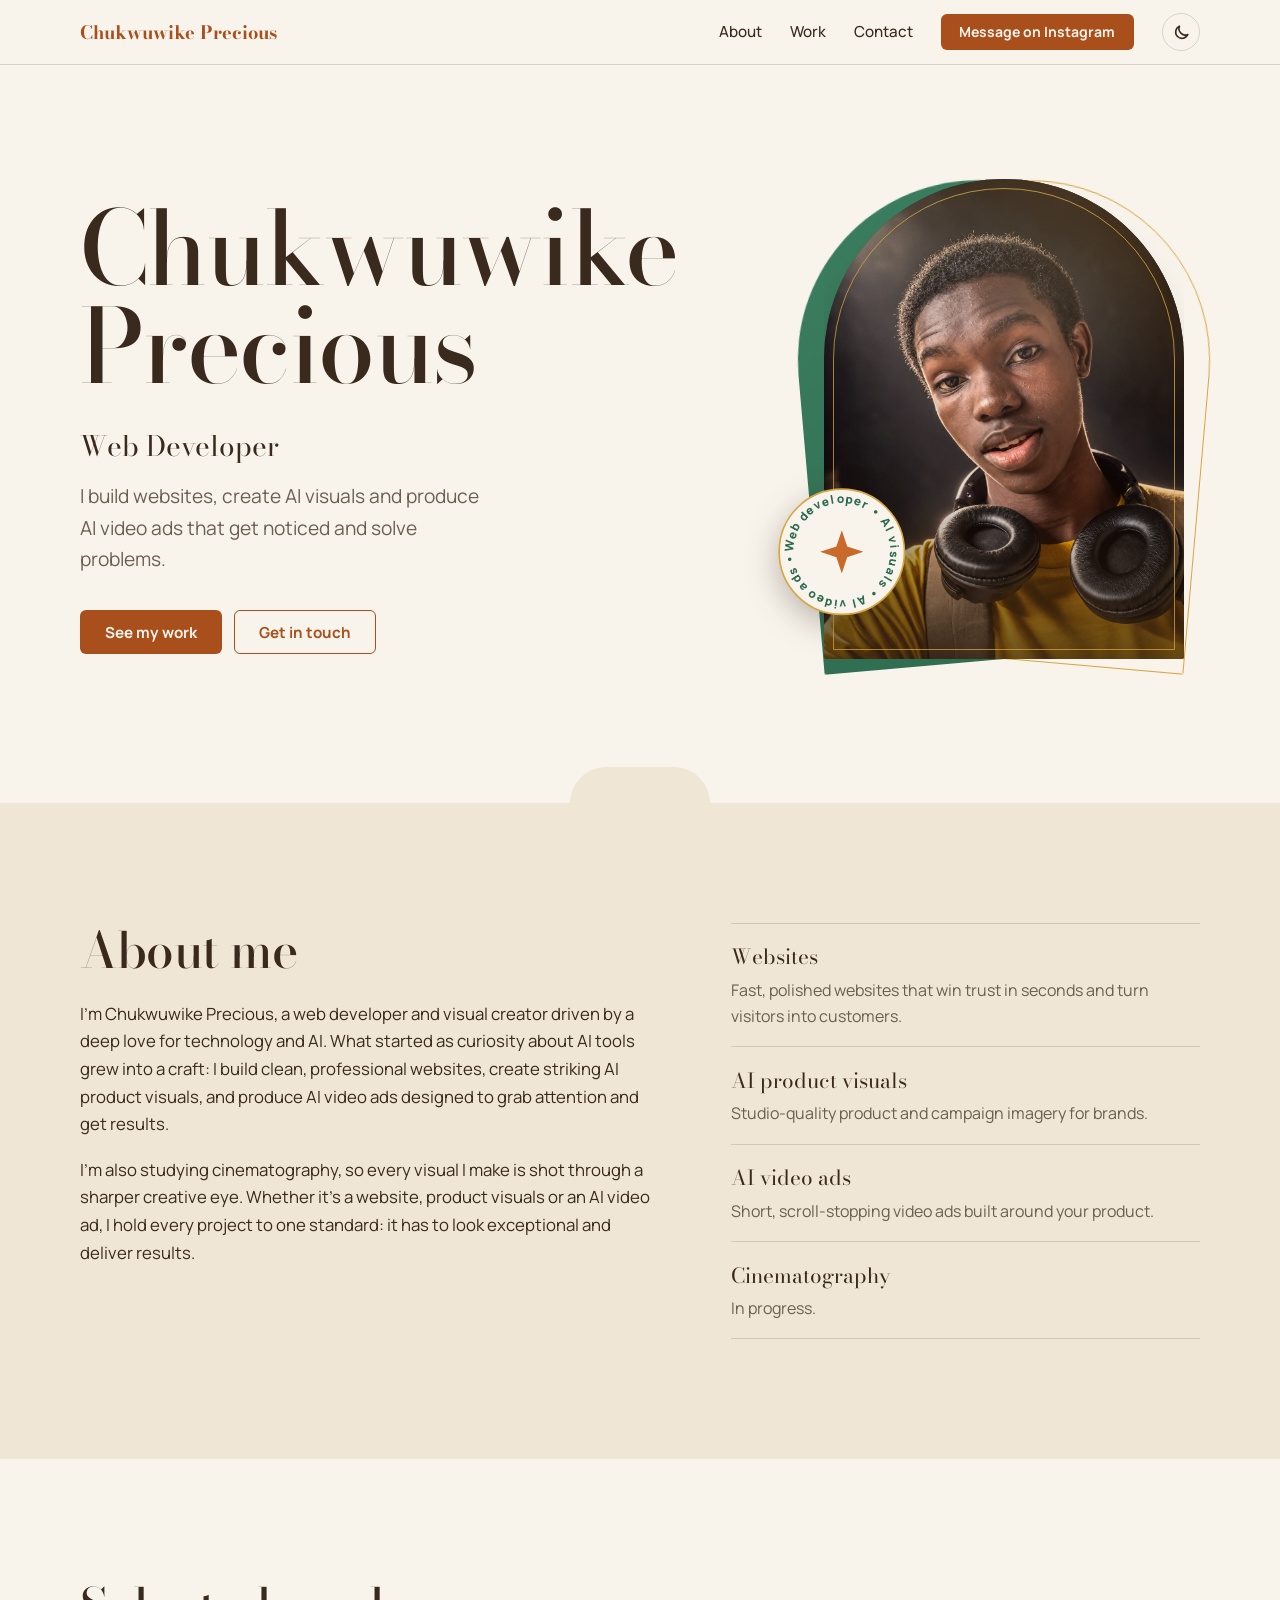
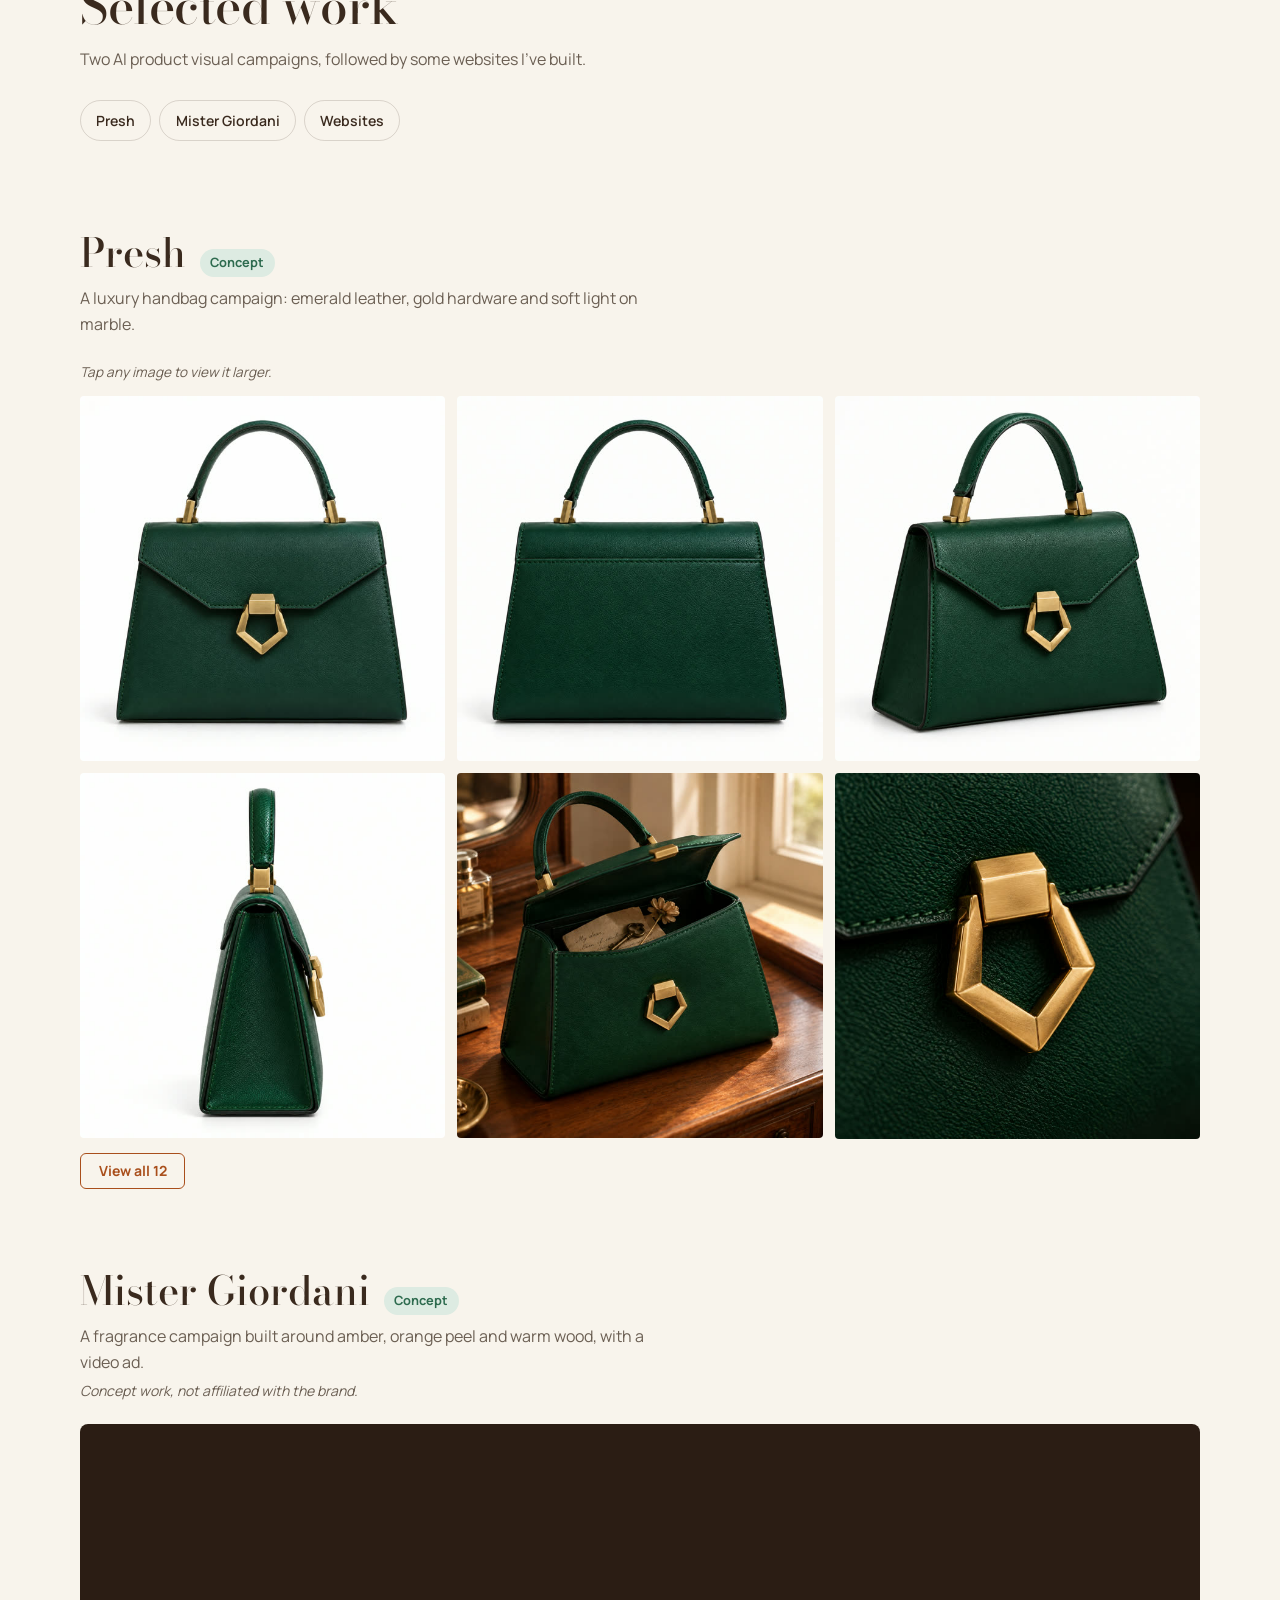
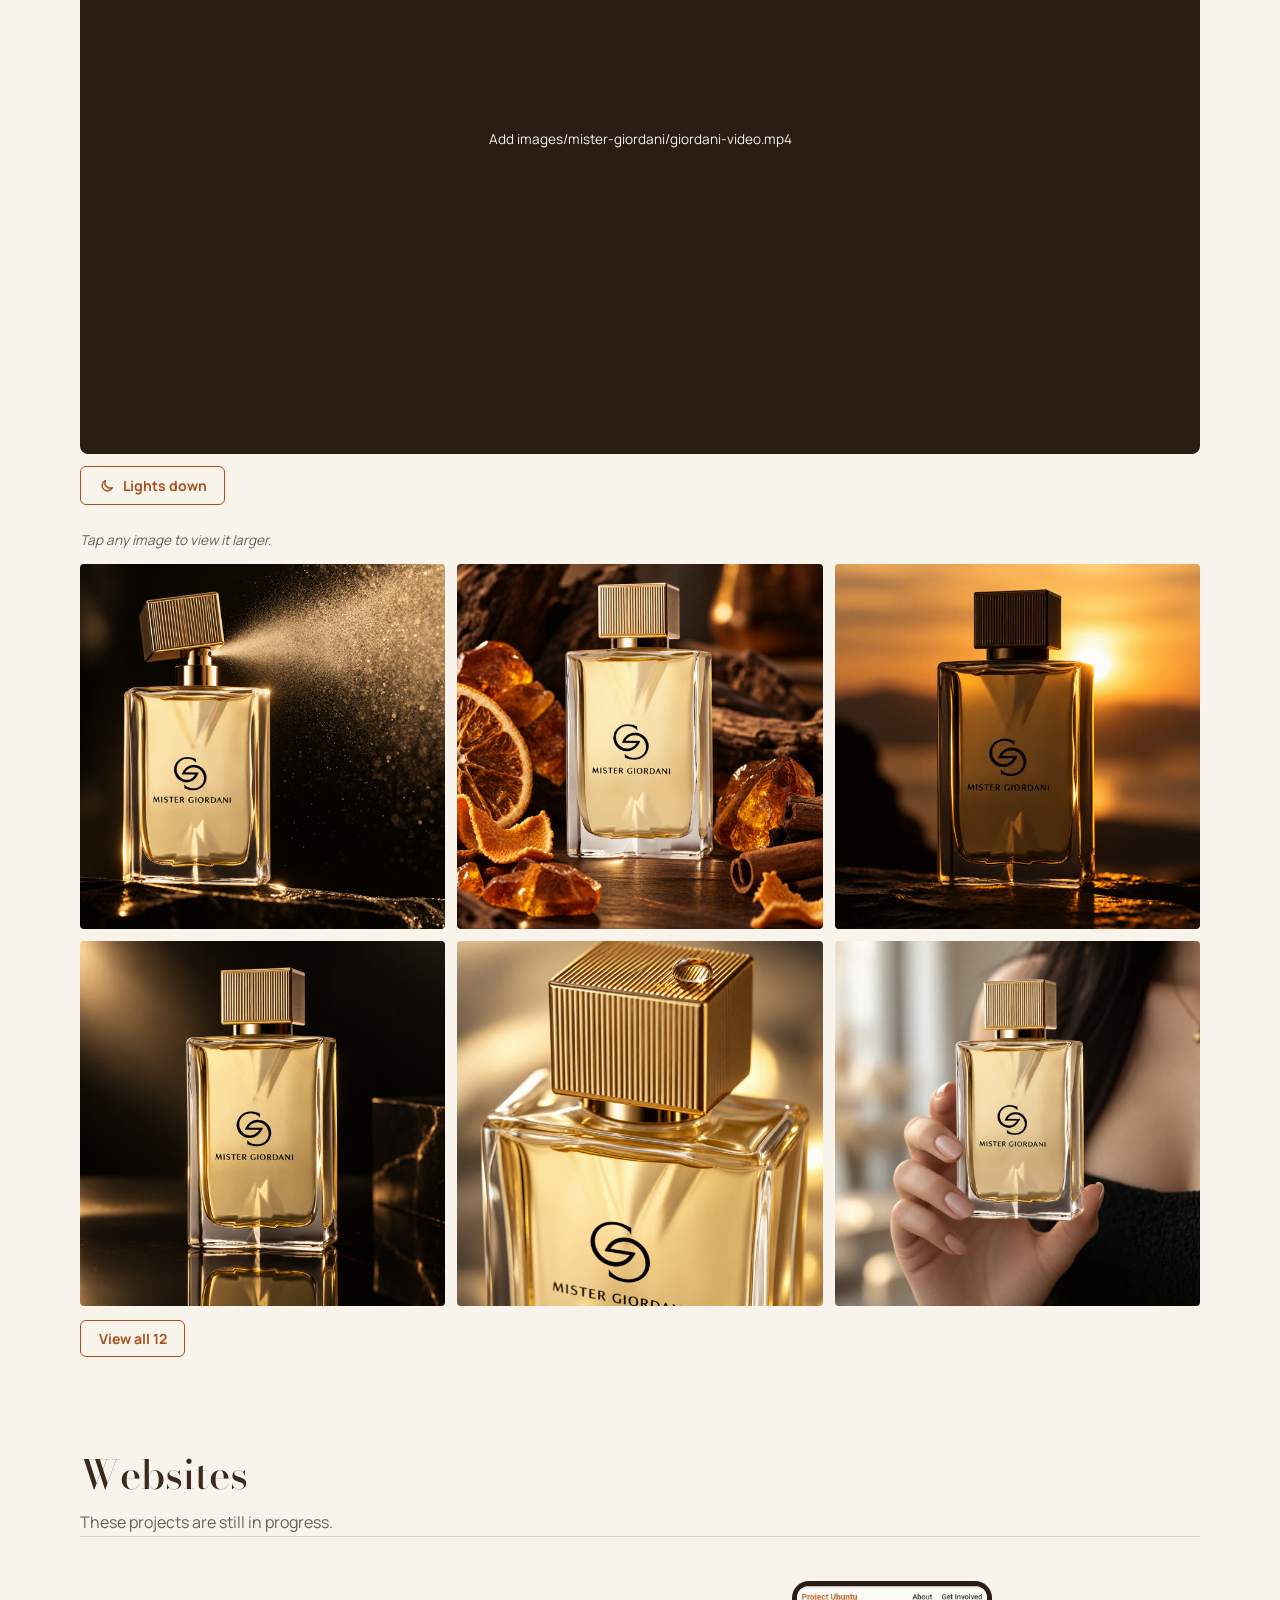
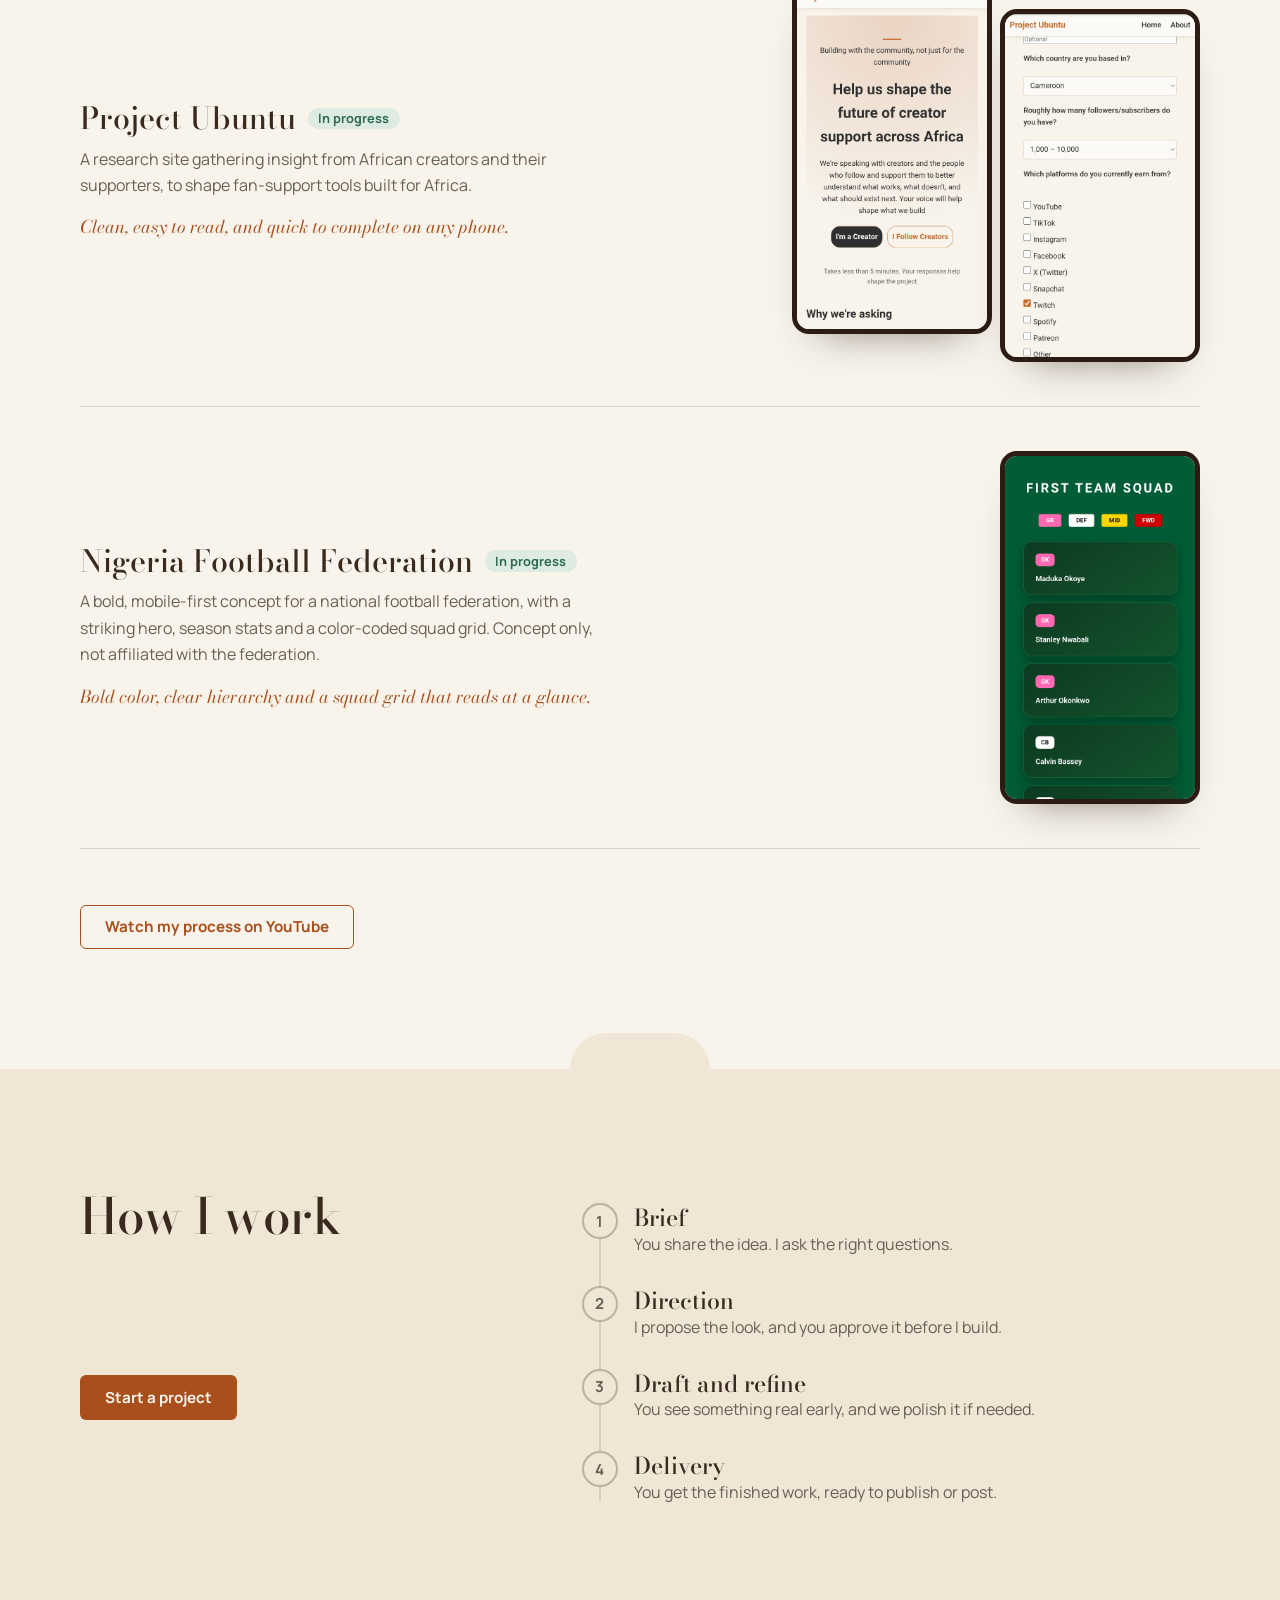
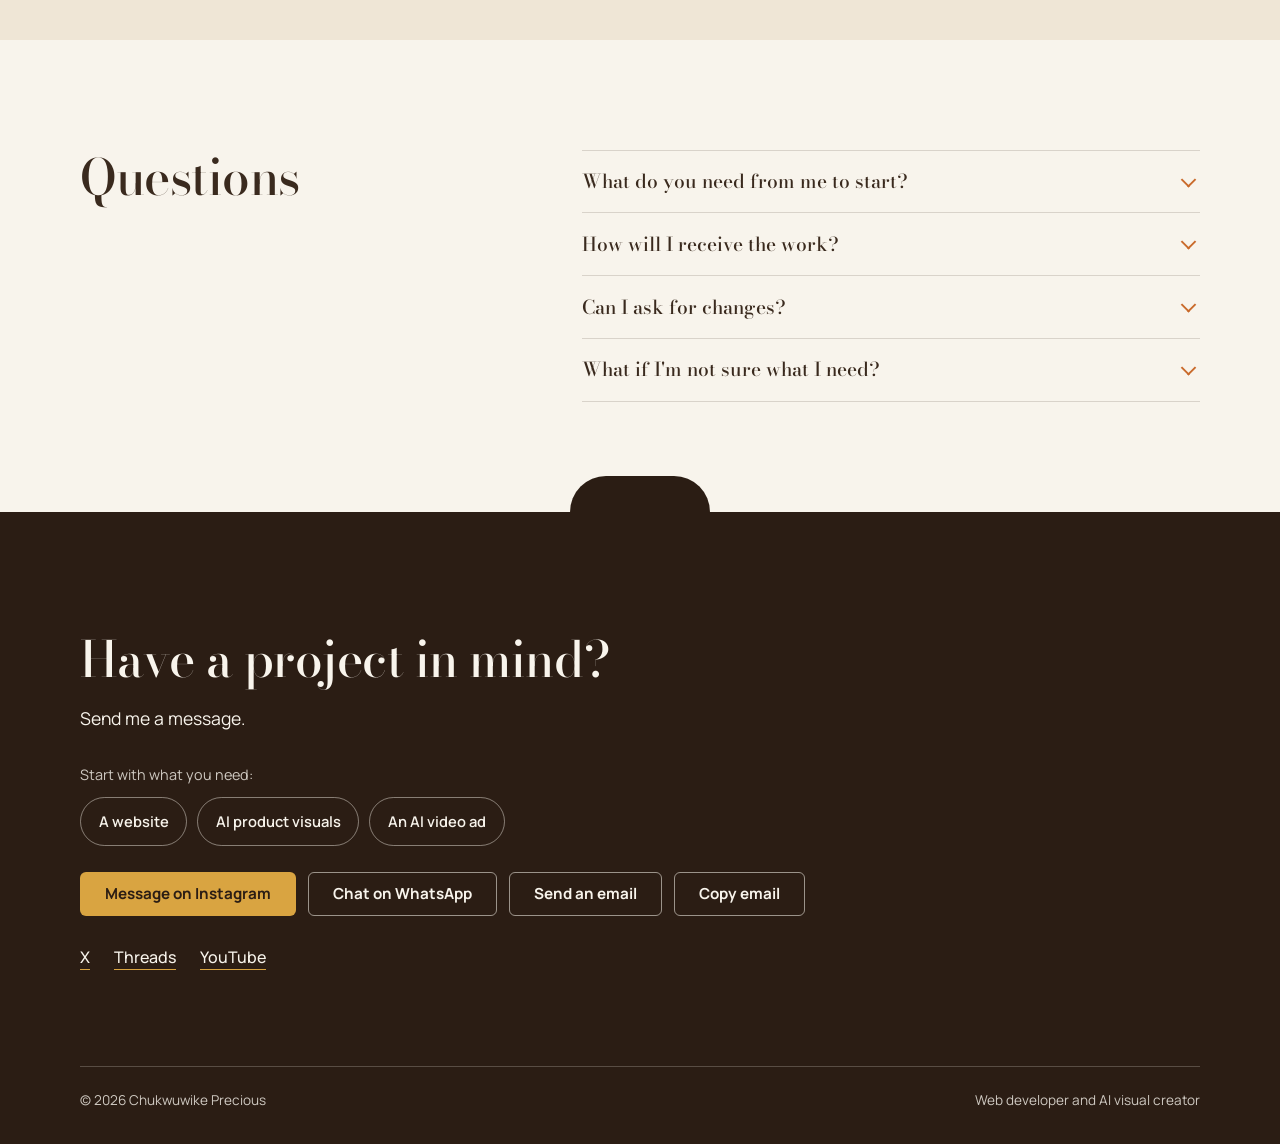
==== index.html @ fa41f236 "First version of my site" ====
<!DOCTYPE html>
<html lang="en">
<head>
<meta charset="UTF-8">
<meta name="viewport" content="width=device-width, initial-scale=1.0">
<title>Chukwuwike Precious | Web Developer</title>
<meta name="description" content="Chukwuwike Precious is a web developer who builds websites, AI product visuals and AI video ads that get noticed and solve problems.">

<!-- Colors the phone's address bar and lets the page follow light or dark mode -->
<meta name="theme-color" id="theme-color" content="#A94F1C">
<meta name="color-scheme" content="light dark">

<!-- SHARE PREVIEW (WhatsApp, Instagram, X).
     TODO after you publish: replace https://YOUR-SITE-URL with your real link, in the two lines marked below. -->
<meta property="og:title" content="Chukwuwike Precious | Web Developer">
<meta property="og:description" content="Websites, AI product visuals and AI video ads that get noticed and solve problems.">
<meta property="og:type" content="website">
<meta property="og:url" content="https://YOUR-SITE-URL/"><!-- TODO -->
<meta property="og:image" content="https://YOUR-SITE-URL/images/share.jpg"><!-- TODO -->
<meta name="twitter:card" content="summary_large_image">
<meta name="twitter:title" content="Chukwuwike Precious | Web Developer">
<meta name="twitter:description" content="Websites, AI product visuals and AI video ads that get noticed and solve problems.">
<meta name="twitter:image" content="https://YOUR-SITE-URL/images/share.jpg"><!-- TODO -->

<link rel="manifest" href="manifest.webmanifest">
<link rel="apple-touch-icon" href="images/icons/apple-touch-icon.png">
<link rel="icon" type="image/png" href="images/icons/icon-192.png">

<!-- Helps Google connect your name to your work -->
<script type="application/ld+json">
{
  "@context": "https://schema.org",
  "@type": "Person",
  "name": "Chukwuwike Precious",
  "alternateName": "Chuks Presh",
  "jobTitle": "Web Developer",
  "description": "Web developer creating websites, AI product visuals and AI video ads.",
  "sameAs": [
    "https://www.instagram.com/chukwuwikepresh",
    "https://x.com/chukwuwikepresh",
    "https://www.threads.com/@chukwuwikepresh",
    "https://www.youtube.com/@chukspresh1"
  ]
}
</script>

<!-- OPTIONAL private visit stats: create a free site at Cloudflare Web Analytics, then paste its snippet here.
<script defer src="https://static.cloudflareinsights.com/beacon.min.js" data-cf-beacon='{"token": "YOUR-TOKEN"}'></script>
-->

<link rel="preconnect" href="https://fonts.googleapis.com">
<link rel="preconnect" href="https://fonts.gstatic.com" crossorigin>
<link href="https://fonts.googleapis.com/css2?family=Bodoni+Moda:opsz,wght@6..96,500;6..96,700&family=Manrope:wght@400;500;700&display=swap" rel="stylesheet">
<link rel="stylesheet" href="css/style.css">

<!-- Runs before anything paints: picks light or dark (the visitor's saved choice, otherwise light),
     and decides whether to play the short opening scene (once per visit) -->
<script>
(function () {
    var root = document.documentElement;
    try {
        var t = localStorage.getItem('theme');
        if (!t) t = 'light';   // light by default; dark only after the visitor taps the moon button
        root.setAttribute('data-theme', t);
        var meta = document.getElementById('theme-color');
        if (meta) meta.setAttribute('content', t === 'dark' ? '#17100B' : '#A94F1C');
    } catch (e) { root.setAttribute('data-theme', 'light'); }
    try {
        var calm = window.matchMedia && matchMedia('(prefers-reduced-motion: reduce)').matches;
        if (!calm && !location.hash && !sessionStorage.getItem('slate')) {
            root.classList.add('slate-on', 'slate-played');
        }
    } catch (e) {}
})();
</script>
</head>

<body>

<a class="skip-link" href="#top">Skip to content</a>

<!-- OPENING SCENE -->
<div class="slate" id="slate" aria-hidden="true">
    <div class="slate-half slate-top"></div>
    <div class="slate-half slate-bottom"></div>
    <div class="slate-center">
        <span class="slate-name">Chukwuwike Precious</span>
        <span class="slate-line"></span>
        <span class="slate-sub">Web developer and visual creator</span>
    </div>
</div>

<header class="site-header">
    <div class="wrap">
        <a class="wordmark" href="#top">Chukwuwike<span class="wm-last"> Precious</span></a>
        <nav class="site-nav" aria-label="Main">
            <a href="#about">About</a>
            <a href="#work">Work</a>
            <a href="#contact">Contact</a>
            <a class="btn btn-solid btn-small" href="https://www.instagram.com/chukwuwikepresh" target="_blank" rel="noopener">Message on Instagram</a>
            <button class="theme-toggle" id="theme-toggle" type="button" aria-label="Switch to dark mode">
                <svg class="moon" viewBox="0 0 24 24" aria-hidden="true"><path d="M20 14.5A8 8 0 0 1 9.5 4a8 8 0 1 0 10.5 10.5z"/></svg>
                <svg class="sun" viewBox="0 0 24 24" aria-hidden="true"><circle cx="12" cy="12" r="4"/><path d="M12 2v2.5M12 19.5V22M2 12h2.5M19.5 12H22M4.9 4.9l1.8 1.8M17.3 17.3l1.8 1.8M19.1 4.9l-1.8 1.8M6.7 17.3l-1.8 1.8"/></svg>
            </button>
        </nav>
    </div>
    <div class="progress" id="progress" aria-hidden="true"></div>
</header>

<main id="top">

    <!-- HERO -->
    <section class="hero">
        <div class="wrap">
            <div>
                <h1><span>Chukwuwike</span><span>Precious</span></h1>
                <p class="role">Web Developer</p>
                <p class="tagline">I build websites, create AI visuals and produce AI video ads that get noticed and solve problems.</p>
                <div class="hero-actions">
                    <a class="btn btn-solid" href="#work">See my work</a>
                    <a class="btn btn-ghost" href="#contact">Get in touch</a>
                </div>
            </div>

            <figure class="portrait">
                <div class="arch">
                    <span class="monogram" aria-hidden="true">CP</span>
                    <!-- Add your photo as images/me.jpg. Until then the monogram shows. -->
                    <img src="images/me.jpg" alt="Portrait of Chukwuwike Precious" fetchpriority="high" decoding="async" onerror="this.remove()">
                </div>
            </figure>
        </div>
    </section>

    <!-- ABOUT -->
    <section class="about" id="about">
        <div class="wrap">
            <div class="about-copy">
                <h2>About me</h2>
                <p>I'm Chukwuwike Precious, a web developer and visual creator driven by a deep love for technology and AI. What started as curiosity about AI tools grew into a craft: I build clean, professional websites, create striking AI product visuals, and produce AI video ads designed to grab attention and get results.</p>
                <p>I'm also studying cinematography, so every visual I make is shot through a sharper creative eye. Whether it's a website, product visuals or an AI video ad, I hold every project to one standard: it has to look exceptional and deliver results.</p>
            </div>

            <dl class="what">
                <div>
                    <dt>Websites</dt>
                    <dd>Fast, polished websites that win trust in seconds and turn visitors into customers.</dd>
                </div>
                <div>
                    <dt>AI product visuals</dt>
                    <dd>Studio-quality product and campaign imagery for brands.</dd>
                </div>
                <div>
                    <dt>AI video ads</dt>
                    <dd>Short, scroll-stopping video ads built around your product.</dd>
                </div>
                <div>
                    <dt>Cinematography</dt>
                    <dd>In progress.</dd>
                </div>
            </dl>
        </div>
    </section>

    <!-- WORK -->
    <section class="work" id="work">
        <div class="wrap">
            <h2>Selected work</h2>
            <p class="work-intro">Two AI product visual campaigns, followed by some websites I've built.</p>
            <nav class="work-jump" aria-label="Jump to a project">
                <a href="#presh">Presh</a>
                <a href="#mister-giordani">Mister Giordani</a>
                <a href="#websites">Websites</a>
            </nav>

            <article class="feature" id="presh">
                <div class="feature-head">
                    <h3>Presh</h3>
                    <span class="badge">Concept</span>
                </div>
                <p class="feature-desc">A luxury handbag campaign: emerald leather, gold hardware and soft light on marble.</p>
                <p class="tap-hint">Tap any image to view it larger.</p>
                <div class="gallery" data-folder="images/presh" data-prefix="presh" data-count="12" data-visible="6" data-title="Presh"></div>
            </article>

            <article class="feature" id="mister-giordani">
                <div class="feature-head">
                    <h3>Mister Giordani</h3>
                    <span class="badge">Concept</span>
                </div>
                <p class="feature-desc">A fragrance campaign built around amber, orange peel and warm wood, with a video ad.</p>
                <p class="feature-note">Concept work, not affiliated with the brand.</p>
                <div class="video-block">
                    <div class="video" id="giordani-video">
                        <video controls controlsList="nodownload noremoteplayback" disablePictureInPicture disableRemotePlayback playsinline preload="metadata" poster="images/mister-giordani/giordani-01.jpg">
                            <source src="images/mister-giordani/giordani-video.mp4" type="video/mp4">
                        </video>
                    </div>
                    <button class="btn btn-ghost btn-small lights-btn" id="lights-btn" type="button" aria-pressed="false">
                        <svg viewBox="0 0 24 24" aria-hidden="true"><path d="M20 14.5A8 8 0 0 1 9.5 4a8 8 0 1 0 10.5 10.5z"/></svg>
                        <span>Lights down</span>
                    </button>
                </div>
                <p class="tap-hint">Tap any image to view it larger.</p>
                <div class="gallery" data-folder="images/mister-giordani" data-prefix="giordani" data-count="12" data-visible="6" data-title="Mister Giordani"></div>
            </article>

            <div class="web-list" id="websites">
                <h3>Websites</h3>
                <p class="work-intro">These projects are still in progress.</p>

                <article class="site-project">
                    <div class="site-copy">
                        <h4>Project Ubuntu <span class="badge">In progress</span></h4>
                        <p>A research site gathering insight from African creators and their supporters, to shape fan-support tools built for Africa.</p>
                        <p class="site-note">Clean, easy to read, and quick to complete on any phone.</p>
                        <!-- When the site is live, add a link here:
                        <a class="btn btn-ghost btn-small" href="YOUR-LIVE-LINK" target="_blank" rel="noopener">View live site</a> -->
                    </div>
                    <div class="phones">
                        <figure class="phone"><img src="images/websites/project-ubuntu-home.jpg" alt="Project Ubuntu homepage on a phone" loading="lazy"></figure>
                        <figure class="phone"><img src="images/websites/project-ubuntu-form.jpg" alt="Project Ubuntu creator questionnaire on a phone" loading="lazy"></figure>
                    </div>
                </article>

                <article class="site-project">
                    <div class="site-copy">
                        <h4>Nigeria Football Federation <span class="badge">In progress</span></h4>
                        <p>A bold, mobile-first concept for a national football federation, with a striking hero, season stats and a color-coded squad grid. Concept only, not affiliated with the federation.</p>
                        <p class="site-note">Bold color, clear hierarchy and a squad grid that reads at a glance.</p>
                        <!-- When the site is live, add a link here:
                        <a class="btn btn-ghost btn-small" href="YOUR-LIVE-LINK" target="_blank" rel="noopener">View live site</a> -->
                    </div>
                    <div class="phones">
                        <figure class="phone"><img src="images/websites/nff-squad.jpg" alt="Nigeria Football Federation squad page on a phone" loading="lazy"></figure>
                    </div>
                </article>
            </div>

            <p class="watch"><a class="btn btn-ghost" href="https://www.youtube.com/@chukspresh1" target="_blank" rel="noopener">Watch my process on YouTube</a></p>
        </div>
    </section>

    <!-- HOW I WORK -->
    <section class="process" id="process">
        <div class="wrap">
            <div class="process-head">
                <h2>How I work</h2>
            </div>

            <ol class="steps">
                <li>
                    <h3>Brief</h3>
                    <p>You share the idea. I ask the right questions.</p>
                </li>
                <li>
                    <h3>Direction</h3>
                    <p>I propose the look, and you approve it before I build.</p>
                </li>
                <li>
                    <h3>Draft and refine</h3>
                    <p>You see something real early, and we polish it if needed.</p>
                </li>
                <li>
                    <h3>Delivery</h3>
                    <p>You get the finished work, ready to publish or post.</p>
                </li>
            </ol>

            <div class="process-cta">
                <a class="btn btn-solid" href="#contact">Start a project</a>
            </div>
        </div>
    </section>

    <!-- FAQ -->
    <section class="faq" id="faq">
        <div class="wrap">
            <h2>Questions</h2>
            <div class="faq-list">
                <details>
                    <summary>What do you need from me to start?</summary>
                    <p>A short brief: what it's for, who it's for, and any logos, photos or references you already have.</p>
                </details>
                <details>
                    <summary>How will I receive the work?</summary>
                    <p>Websites come as finished files, with help getting them live. Visuals and video ads are delivered in sizes and formats ready to use.</p>
                </details>
                <details>
                    <summary>Can I ask for changes?</summary>
                    <p>Yes. I share a direction first and then a draft, and we refine it together before the final delivery.</p>
                </details>
                <details>
                    <summary>What if I'm not sure what I need?</summary>
                    <p>Send me the idea, even if it's rough. We'll shape it together into the right website, visual or video ad.</p>
                </details>
            </div>
        </div>
    </section>

    <!-- CONTACT -->
    <section class="contact" id="contact">
        <div class="wrap">
            <h2>Have a project in mind?</h2>
            <p class="lead">Send me a message.</p>

            <p class="needs-label">Start with what you need:</p>
            <div class="needs">
                <a class="need" data-need="website" href="#contact">A website</a>
                <a class="need" data-need="visuals" href="#contact">AI product visuals</a>
                <a class="need" data-need="video" href="#contact">An AI video ad</a>
            </div>

            <div class="contact-actions">
                <a class="btn btn-gold" href="https://www.instagram.com/chukwuwikepresh" target="_blank" rel="noopener">Message on Instagram</a>
                <a class="btn btn-light" id="wa-link" href="#contact">Chat on WhatsApp</a>
                <a class="btn btn-light" id="mail-link" href="#contact">Send an email</a>
                <button class="btn btn-light" id="copy-mail" type="button">Copy email</button>
            </div>

            <div class="socials">
                <a href="https://x.com/chukwuwikepresh" target="_blank" rel="noopener">X</a>
                <a href="https://www.threads.com/@chukwuwikepresh" target="_blank" rel="noopener">Threads</a>
                <a href="https://www.youtube.com/@chukspresh1" target="_blank" rel="noopener">YouTube</a>
            </div>

            <footer class="site-footer">
                <span>&copy; 2026 Chukwuwike Precious</span>
                <span>Web developer and AI visual creator</span>
            </footer>
        </div>
    </section>

</main>

<!-- LIGHTBOX -->
<dialog id="lightbox" aria-label="Image viewer">
    <div class="lb-body">
        <button class="lb-btn lb-close" id="lb-close" type="button" aria-label="Close viewer">
            <svg viewBox="0 0 24 24" aria-hidden="true"><path d="M6 6l12 12M18 6L6 18"/></svg>
        </button>
        <div class="lb-stage">
            <button class="lb-btn lb-prev" id="lb-prev" type="button" aria-label="Previous image">
                <svg viewBox="0 0 24 24" aria-hidden="true"><path d="M15 5l-7 7 7 7"/></svg>
            </button>
            <img id="lb-img" alt="">
            <button class="lb-btn lb-next" id="lb-next" type="button" aria-label="Next image">
                <svg viewBox="0 0 24 24" aria-hidden="true"><path d="M9 5l7 7-7 7"/></svg>
            </button>
        </div>
        <div class="lb-foot">
            <p class="lb-count" id="lb-count" aria-live="polite"></p>
            <div class="lb-dots" id="lb-dots"></div>
        </div>
    </div>
</dialog>

<!-- LIGHTS DOWN -->
<div class="dim" id="dim" aria-hidden="true"></div>

<!-- FLOATING BUTTONS -->
<a class="float-cta" id="float-cta" href="#contact">Start a project</a>
<button class="to-top" id="to-top" type="button" aria-label="Back to top">
    <svg viewBox="0 0 24 24" aria-hidden="true"><path d="M5 15l7-7 7 7"/></svg>
</button>

<script src="js/script.js"></script>
</body>
</html>
---- css/style.css ----
/* ============================================================
   TOKENS  (terracotta, green and gold on warm cream, with a night version)
   Gold is only used for lines and accents on light backgrounds.
   ============================================================ */
:root {
    color-scheme: light;

    /* fixed brand colors */
    --cream: #F8F4EC;
    --espresso: #2B1D14;
    --terra: #C96A2B;
    --green: #2E6B4F;
    --green-soft: #3C7F60;
    --gold: #D9A441;

    /* roles that change with light / dark */
    --bg: #F8F4EC;
    --surface: #EFE6D6;
    --text: #3A2A1E;
    --muted: #6B5F53;
    --heading: #3A2A1E;
    --brand: #A94F1C;
    --line: rgba(58, 42, 30, 0.16);
    --node: rgba(58, 42, 30, 0.28);
    --accent: #A94F1C;
    --on-accent: #F8F4EC;
    --accent-hover: #8F4116;
    --panel: #2B1D14;
    --badge-bg: #DDEBE2;
    --badge-text: #2E6B4F;
    --stripe-a: #EFE6D6;
    --stripe-b: #E7DAC3;
    --shimmer: #F7EFE1;
    --phone-ring: #2B1D14;
    --tint-presh: rgba(46, 107, 79, 0.07);
    --tint-giordani: rgba(217, 164, 65, 0.14);
    --tint-web: rgba(201, 106, 43, 0.06);

    --serif: "Bodoni Moda", "Didot", "Bodoni 72", Georgia, serif;
    --sans: "Manrope", system-ui, -apple-system, "Segoe UI", Roboto, sans-serif;

    --pad: clamp(20px, 5vw, 64px);
    --max: 1120px;
    --d: 0s;               /* extra delay for the hero animations when the opening scene plays */
}
.slate-played { --d: 1.3s; }
.slate-skip { --d: 0s; }

:root[data-theme="dark"] {
    color-scheme: dark;
    --bg: #17100B;
    --surface: #211812;
    --text: #F2E9DA;
    --muted: #B5A898;
    --heading: #F2E9DA;
    --brand: #E08A4C;
    --line: rgba(242, 233, 218, 0.14);
    --node: rgba(242, 233, 218, 0.3);
    --accent: #E08A4C;
    --on-accent: #17100B;
    --accent-hover: #EB9A60;
    --panel: #2B1D14;
    --badge-bg: #22382C;
    --badge-text: #7FBF9C;
    --stripe-a: #211812;
    --stripe-b: #2A1F17;
    --shimmer: #2D2118;
    --phone-ring: #E9E1CF;
    --tint-presh: rgba(95, 163, 130, 0.09);
    --tint-giordani: rgba(217, 164, 65, 0.09);
    --tint-web: rgba(224, 138, 76, 0.08);
}

@property --tint { syntax: "<color>"; inherits: true; initial-value: transparent; }

*, *::before, *::after { box-sizing: border-box; }
* { margin: 0; }

html { scroll-behavior: smooth; scroll-padding-top: 72px; }
#presh, #mister-giordani, #websites { scroll-margin-top: 132px; }

body {
    font-family: var(--sans);
    background: var(--bg);
    color: var(--text);
    line-height: 1.65;
    -webkit-font-smoothing: antialiased;
    transition: background-color 0.35s ease, color 0.35s ease;
}

img, video { display: block; max-width: 100%; }
a { color: inherit; }

:focus-visible { outline: 3px solid var(--gold); outline-offset: 3px; border-radius: 4px; }

.skip-link {
    position: fixed;
    top: 8px;
    left: 8px;
    z-index: 400;
    padding: 0.7rem 1rem;
    border-radius: 6px;
    background: var(--accent);
    color: var(--on-accent);
    font-weight: 700;
    text-decoration: none;
    transform: translateY(-160%);
}
.skip-link:focus { transform: none; }

.wrap {
    width: 100%;
    max-width: calc(var(--max) + var(--pad) * 2);
    margin-inline: auto;
    padding-inline: var(--pad);
}

h1, h2, h3 { font-family: var(--serif); font-weight: 500; color: var(--heading); line-height: 1.1; }
h2 { font-size: clamp(2rem, 5vw, 3.1rem); letter-spacing: -0.01em; }

/* ============================================================
   OPENING SCENE  (plays once per visit; tap to skip)
   ============================================================ */
.slate { display: none; position: fixed; inset: 0; z-index: 300; touch-action: none; }
.slate-on .slate { display: block; animation: slate-fallback 0.01s 3.4s forwards; }   /* safety net if scripts fail */
@keyframes slate-fallback { to { opacity: 0; visibility: hidden; pointer-events: none; } }

.slate-half { position: absolute; left: 0; right: 0; height: 50.5%; background: var(--espresso); transition: transform 0.85s cubic-bezier(0.7, 0, 0.2, 1); }
.slate-top { top: 0; }
.slate-bottom { bottom: 0; }
.slate-center {
    position: absolute;
    inset: 0;
    z-index: 1;
    display: grid;
    place-content: center;
    justify-items: center;
    gap: 14px;
    padding: 24px;
    text-align: center;
    color: var(--cream);
    transition: opacity 0.35s ease;
}
.slate-name { font: 500 clamp(1.9rem, 8vw, 3.2rem)/1.1 var(--serif); letter-spacing: 0.01em; opacity: 0; animation: slate-in 0.7s 0.1s ease forwards; }
.slate-sub { font: 500 0.9rem/1.4 var(--sans); letter-spacing: 0.06em; color: rgba(248, 244, 236, 0.8); opacity: 0; animation: slate-in 0.7s 0.5s ease forwards; }
.slate-line { display: block; width: 0; height: 1.5px; background: var(--gold); animation: slate-line 0.8s 0.25s ease forwards; }
@keyframes slate-in { from { opacity: 0; transform: translateY(8px); } to { opacity: 1; transform: none; } }
@keyframes slate-line { to { width: 132px; } }
.slate.open .slate-top { transform: translateY(-101%); }
.slate.open .slate-bottom { transform: translateY(101%); }
.slate.open .slate-center { opacity: 0; }

/* ============================================================
   BUTTONS
   ============================================================ */
.btn {
    display: inline-flex;
    align-items: center;
    justify-content: center;
    gap: 8px;
    padding: 0.85rem 1.5rem;
    border: 1.5px solid transparent;
    border-radius: 6px;
    font: 700 0.95rem/1 var(--sans);
    text-decoration: none;
    cursor: pointer;
    transition: background-color 0.2s ease, color 0.2s ease, border-color 0.2s ease;
}
.btn-solid { background: var(--accent); color: var(--on-accent); }
.btn-solid:hover { background: var(--accent-hover); }
.btn-ghost { border-color: var(--accent); color: var(--accent); background: transparent; }
.btn-ghost:hover { background: var(--accent); color: var(--on-accent); }
.btn-gold { background: var(--gold); color: var(--espresso); }
.btn-gold:hover { background: #e3b358; }
.btn-light { border-color: rgba(248, 244, 236, 0.55); color: var(--cream); background: transparent; }
.btn-light:hover { background: var(--cream); color: var(--espresso); }
.btn-small { padding: 0.65rem 1.1rem; font-size: 0.875rem; }

/* ============================================================
   HEADER
   ============================================================ */
.site-header { position: sticky; top: 0; z-index: 50; background: var(--bg); border-bottom: 1px solid var(--line); transition: background-color 0.35s ease; }
.site-header .wrap { display: flex; align-items: center; justify-content: space-between; gap: 12px; min-height: 64px; }
.wordmark { font-family: var(--serif); font-weight: 700; font-size: 1.15rem; color: var(--brand); text-decoration: none; white-space: nowrap; }
.site-nav { display: flex; align-items: center; gap: clamp(12px, 3vw, 28px); }
.site-nav a:not(.btn) {
    font-weight: 500;
    font-size: 0.95rem;
    color: var(--text);
    text-decoration-line: underline;
    text-decoration-color: transparent;
    text-decoration-thickness: 2px;
    text-underline-offset: 6px;
    transition: text-decoration-color 0.25s ease, color 0.25s ease;
}
.site-nav a:not(.btn):hover,
.site-nav a.active:not(.btn) { color: var(--heading); text-decoration-color: var(--gold); }
.site-nav .btn { display: none; }

.theme-toggle {
    display: grid;
    place-items: center;
    width: 38px;
    height: 38px;
    padding: 0;
    border: 1.5px solid var(--line);
    border-radius: 50%;
    background: transparent;
    color: var(--text);
    cursor: pointer;
    transition: border-color 0.2s ease, color 0.2s ease;
}
.theme-toggle:hover { border-color: var(--accent); color: var(--accent); }
.theme-toggle svg { width: 19px; height: 19px; stroke: currentColor; fill: none; stroke-width: 2; stroke-linecap: round; stroke-linejoin: round; }
.theme-toggle .sun { display: none; }
:root[data-theme="dark"] .theme-toggle .sun { display: block; }
:root[data-theme="dark"] .theme-toggle .moon { display: none; }

/* Thin terracotta line that fills as you scroll */
.progress { position: absolute; left: 0; bottom: -1px; width: 100%; height: 2px; background: var(--terra); transform-origin: 0 50%; transform: scaleX(0); pointer-events: none; }

/* ============================================================
   HERO
   ============================================================ */
.hero { overflow-x: clip; padding-block: clamp(36px, 8vw, 104px) clamp(56px, 9vw, 120px); }
.hero .wrap { display: grid; gap: clamp(36px, 6vw, 72px); align-items: center; }
.hero h1 { font-size: clamp(2.9rem, 12vw, 6.4rem); line-height: 0.95; font-weight: 500; letter-spacing: -0.015em; }
.hero h1 span { display: block; }
.role { margin-top: clamp(18px, 3vw, 28px); font-family: var(--serif); font-size: clamp(1.3rem, 3.2vw, 1.75rem); color: var(--text); }
.tagline { margin-top: 12px; max-width: 34ch; font-size: clamp(1.02rem, 2.2vw, 1.2rem); color: var(--muted); }
.hero-actions { margin-top: 34px; display: flex; flex-wrap: wrap; gap: 12px; }

/* ---------- Portrait ----------
   Three arches, like a window: a green arch and a gold outline fan out behind the
   photo, and a rotating ring of text sits on the corner (added by js/script.js).
   The photo tilts gently with your finger. Drop images/me.jpg next to index.html
   to replace the monogram. */
.portrait { position: relative; isolation: isolate; justify-self: center; width: min(80%, 340px); margin: 12px 0 28px; perspective: 900px; touch-action: pan-y; }
.portrait::before,
.portrait::after { content: ""; position: absolute; inset: 0; z-index: -1; border-radius: 999px 999px 8px 8px; transform-origin: 50% 100%; pointer-events: none; }
.portrait::before { background: linear-gradient(160deg, var(--green-soft), var(--green)); transform: rotate(-5deg); }
.portrait::after { border: 1.5px solid var(--gold); transform: rotate(5deg); }

.arch {
    position: relative;
    aspect-ratio: 3 / 4;
    border-radius: 999px 999px 8px 8px;
    background: radial-gradient(circle at 30% 18%, #5A4230, var(--espresso));
    overflow: hidden;
    display: grid;
    place-items: center;
    box-shadow: 0 28px 50px -26px rgba(43, 29, 20, 0.6);
    transform: rotateX(var(--rx, 0deg)) rotateY(var(--ry, 0deg));
    transition: transform 0.2s ease-out;
    will-change: transform;
}
.arch::before {   /* warm grade: brown fade at the bottom, a light terracotta wash, a thin gold line */
    content: "";
    position: absolute;
    inset: 0;
    z-index: 2;
    pointer-events: none;
    border-radius: inherit;
    background:
        linear-gradient(to top, rgba(43, 29, 20, 0.7) 0%, rgba(43, 29, 20, 0) 34%),
        rgba(169, 79, 28, 0.08);
    outline: 1px solid rgba(217, 164, 65, 0.75);
    outline-offset: -10px;
}
.arch::after {    /* a soft studio spotlight behind the head and a gold edge light */
    content: "";
    position: absolute;
    inset: 0;
    z-index: 2;
    pointer-events: none;
    mix-blend-mode: screen;
    background:
        radial-gradient(ellipse 62% 40% at 50% 28%, rgba(248, 244, 236, 0.17), rgba(248, 244, 236, 0) 72%),
        linear-gradient(210deg, rgba(217, 164, 65, 0.32) 0%, rgba(217, 164, 65, 0) 40%);
}
.monogram { font-family: var(--serif); font-weight: 500; font-size: clamp(4.5rem, 16vw, 7.5rem); color: var(--gold); letter-spacing: 0.02em; }
.arch img { position: absolute; inset: 0; z-index: 1; width: 100%; height: 100%; object-fit: cover; filter: contrast(1.05) saturate(1.05); }

.seal { position: absolute; left: -13%; bottom: 9%; width: clamp(104px, 36%, 138px); height: auto; z-index: 4; filter: drop-shadow(0 10px 16px rgba(43, 29, 20, 0.3)); }
.seal text { font: 800 11px var(--sans); fill: var(--green); }
.seal .seal-text { transform-box: view-box; transform-origin: 50% 50%; }

/* One entrance: the arch rises, the name settles, the arches fan out, the ring pops in.
   When the opening scene plays, everything waits for it (--d). */
@media (prefers-reduced-motion: no-preference) {
    .arch { animation: rise 1.1s calc(var(--d) + 0s) cubic-bezier(0.2, 0.7, 0.2, 1) both; }
    .hero h1 span { animation: settle 0.9s calc(var(--d) + 0s) cubic-bezier(0.2, 0.7, 0.2, 1) both; }
    .hero h1 span:nth-child(2) { animation-delay: calc(var(--d) + 0.12s); }
    .portrait::before { animation: fan-left 0.9s calc(var(--d) + 0.55s) cubic-bezier(0.2, 0.7, 0.2, 1) both; }
    .portrait::after { animation: fan-right 0.9s calc(var(--d) + 0.55s) cubic-bezier(0.2, 0.7, 0.2, 1) both; }
    .seal { animation: pop 0.6s calc(var(--d) + 1.2s) ease both; }
    .seal .seal-text { animation: spin 30s linear infinite; }
}
@keyframes rise { from { clip-path: inset(100% 0 0 0); } to { clip-path: inset(0 0 0 0); } }
@keyframes settle { from { opacity: 0; transform: translateY(18px); } to { opacity: 1; transform: none; } }
@keyframes fan-left { from { transform: rotate(0deg); } to { transform: rotate(-5deg); } }
@keyframes fan-right { from { transform: rotate(0deg); } to { transform: rotate(5deg); } }
@keyframes spin { to { transform: rotate(360deg); } }
@keyframes pop { from { opacity: 0; transform: scale(0.6); } to { opacity: 1; transform: none; } }

/* ============================================================
   THE ARCH MOTIF: a small arch rising from the top of the
   About, How I work and Contact sections
   ============================================================ */
.about, .process, .contact { position: relative; }
.about::before, .process::before, .contact::before {
    content: "";
    position: absolute;
    left: 50%;
    top: -36px;
    width: 140px;
    height: 36px;
    transform: translateX(-50%);
    background: inherit;
    border-radius: 70px 70px 0 0;
    pointer-events: none;
}

/* ============================================================
   ABOUT
   ============================================================ */
.about { background: var(--surface); padding-block: clamp(64px, 10vw, 120px); transition: background-color 0.35s ease; }
.about .wrap { display: grid; gap: clamp(36px, 6vw, 80px); }
.about-copy p { margin-top: 1.1rem; max-width: 62ch; font-size: 1.05rem; }
.about-copy h2 { margin-bottom: 1.4rem; }
.what { border-bottom: 1px solid var(--line); }
.what > div { padding: 1.05rem 0; border-top: 1px solid var(--line); }
.what dt { font-family: var(--serif); font-size: 1.3rem; color: var(--heading); }
.what dd { margin-top: 2px; color: var(--muted); max-width: 46ch; }

/* ============================================================
   WORK  (the background takes a faint tint from the project you are reading)
   ============================================================ */
.work {
    --tint: transparent;
    padding-block: clamp(64px, 10vw, 120px);
    background: linear-gradient(var(--tint), var(--tint)), var(--bg);
    transition: --tint 0.9s ease, background-color 0.35s ease;
}
.work-intro { margin-top: 12px; max-width: 54ch; color: var(--muted); }

/* Quick-jump chips that stay in view while you read the work */
.work-jump {
    position: sticky;
    top: 65px;
    z-index: 30;
    display: flex;
    gap: 8px;
    margin-top: 18px;
    padding: 10px 0;
    overflow-x: auto;
    scrollbar-width: none;
    background: linear-gradient(var(--tint), var(--tint)), var(--bg);
}
.work-jump::-webkit-scrollbar { display: none; }
.work-jump a {
    flex: none;
    padding: 0.5rem 0.95rem;
    border: 1.5px solid var(--line);
    border-radius: 999px;
    color: var(--text);
    font-size: 0.88rem;
    font-weight: 600;
    text-decoration: none;
    transition: background-color 0.2s ease, color 0.2s ease, border-color 0.2s ease;
}
.work-jump a:hover { border-color: var(--accent); color: var(--accent); }
.work-jump a.active { background: var(--accent); border-color: var(--accent); color: var(--on-accent); }

.feature { margin-top: clamp(40px, 7vw, 80px); }
.feature-head { display: flex; flex-wrap: wrap; align-items: baseline; gap: 6px 14px; }
.feature h3 { font-size: clamp(1.8rem, 4vw, 2.5rem); }
.feature-desc { margin-top: 8px; max-width: 58ch; color: var(--muted); }
.feature-note { margin-top: 4px; font-size: 0.875rem; color: var(--muted); font-style: italic; }
.tap-hint { margin-top: 24px; font-size: 0.85rem; color: var(--muted); font-style: italic; }

.badge { display: inline-block; padding: 0.2rem 0.65rem; border-radius: 999px; background: var(--badge-bg); color: var(--badge-text); font-family: var(--sans); font-size: 0.8rem; font-weight: 700; white-space: nowrap; }

/* ---------- Video: height-capped, no download, plus "Lights down" ---------- */
.video-block { position: relative; margin-top: 22px; }
.video { position: relative; border-radius: 8px; overflow: hidden; background: var(--espresso); }
.video video { width: 100%; max-height: 70vh; max-height: 70svh; background: #000; -webkit-touch-callout: none; user-select: none; }
.video video::-internal-media-controls-download-button { display: none; }
.video.portrait { width: fit-content; max-width: 100%; }
.video.portrait video { width: auto; max-width: 100%; max-height: 68vh; max-height: 68svh; }
.video.missing { aspect-ratio: 16 / 9; display: grid; place-items: center; }
.video.missing video { display: none; }
.video.missing::after { content: "Add images/mister-giordani/giordani-video.mp4"; color: var(--cream); font-size: 0.85rem; padding: 16px; text-align: center; }

.lights-btn { margin-top: 12px; }
.lights-btn svg { width: 16px; height: 16px; stroke: currentColor; fill: none; stroke-width: 2.2; stroke-linecap: round; stroke-linejoin: round; }
.dim { position: fixed; inset: 0; z-index: 60; background: rgba(12, 7, 4, 0.92); opacity: 0; pointer-events: none; transition: opacity 0.6s ease; }
.lights-down .dim { opacity: 1; pointer-events: auto; }
.lights-down .video-block { z-index: 61; }
.lights-down .lights-btn { border-color: var(--gold); color: var(--gold); background: rgba(12, 7, 4, 0.6); }
.lights-down .lights-btn:hover { background: var(--gold); color: var(--espresso); }

/* ---------- Galleries: 6 shown first, the rest after "View all" ---------- */
.gallery { margin-top: 12px; display: grid; grid-template-columns: repeat(2, 1fr); gap: 10px; }
.tile { position: relative; aspect-ratio: 1; padding: 0; border: 0; border-radius: 4px; background: var(--surface); overflow: hidden; cursor: zoom-in; }
.tile img { width: 100%; height: 100%; object-fit: cover; transition: transform 0.4s ease, opacity 0.4s ease; }
.tile:hover img { transform: scale(1.03); }
.tile img:not([src]) { visibility: hidden; }

/* A warm shimmer while an image is on its way */
.tile:not(.ready):not(.missing) {
    background: linear-gradient(100deg, var(--surface) 30%, var(--shimmer) 50%, var(--surface) 70%);
    background-size: 200% 100%;
    animation: shimmer 1.4s linear infinite;
}
@keyframes shimmer { to { background-position: -200% 0; } }

.tile::before {   /* a soft shine sweeps across on touch */
    content: "";
    position: absolute;
    inset: 0;
    z-index: 1;
    pointer-events: none;
    background: linear-gradient(115deg, transparent 35%, rgba(255, 255, 255, 0.3) 50%, transparent 65%);
    transform: translateX(-120%);
    transition: transform 0.7s ease;
}
.tile:hover::before, .tile:active::before { transform: translateX(120%); }
.tile.missing { cursor: default; display: grid; place-items: center; background: repeating-linear-gradient(135deg, var(--stripe-a), var(--stripe-a) 10px, var(--stripe-b) 10px, var(--stripe-b) 20px); }
.tile.missing::before { display: none; }
.tile.missing::after { content: attr(data-file); padding: 8px; font-size: 0.7rem; color: var(--muted); text-align: center; word-break: break-all; }
.gallery:not(.expanded) .tile.extra { display: none; }
.gallery-more { margin-top: 14px; }

/* ---------- Websites ---------- */
.web-list { margin-top: clamp(56px, 9vw, 96px); }
.web-list > h3 { font-size: clamp(1.8rem, 4vw, 2.5rem); }
.site-project { display: grid; gap: 28px; padding-block: clamp(28px, 5vw, 44px); border-top: 1px solid var(--line); }
.site-project:last-child { border-bottom: 1px solid var(--line); }
.web-list .site-copy h4 { font: 500 clamp(1.5rem, 3vw, 1.9rem)/1.15 var(--serif); color: var(--heading); display: flex; flex-wrap: wrap; align-items: center; gap: 8px 12px; }
.web-list .site-copy p { margin-top: 10px; color: var(--muted); max-width: 52ch; }
.web-list .site-copy .site-note { margin-top: 14px; font-family: var(--serif); font-style: italic; font-size: 1.1rem; color: var(--brand); }
.site-copy .btn { margin-top: 18px; }

.phones { display: flex; align-items: flex-start; gap: 18px; padding: 5px; }
.phone { margin: 0; width: min(46%, 190px); aspect-ratio: 1080 / 1950; border-radius: 12px; overflow: hidden; background: var(--surface); box-shadow: 0 0 0 5px var(--phone-ring), 0 22px 40px -22px rgba(43, 29, 20, 0.6); }
.phone img { width: 100%; height: 100%; object-fit: cover; object-position: top; }
.phone:nth-child(2) { margin-top: 28px; }
.watch { margin-top: clamp(32px, 6vw, 56px); }

/* ============================================================
   HOW I WORK  (short: four steps on a line that fills as you scroll)
   ============================================================ */
.process { background: var(--surface); padding-block: clamp(64px, 10vw, 120px); transition: background-color 0.35s ease; }
.process .wrap { display: grid; gap: 32px; }

.steps { position: relative; list-style: none; padding: 0; counter-reset: step; --fill: 0; }
.steps::before,
.steps::after { content: ""; position: absolute; left: 17px; top: 20px; bottom: 20px; width: 2px; border-radius: 2px; }
.steps::before { background: var(--node); opacity: 0.5; }
.steps::after { background: var(--terra); transform-origin: top; transform: scaleY(var(--fill)); }
.steps li { counter-increment: step; position: relative; display: grid; grid-template-columns: 36px 1fr; column-gap: 16px; padding: 0.9rem 0; }
.steps li::before {
    content: counter(step);
    grid-row: span 2;
    z-index: 1;
    display: grid;
    place-items: center;
    width: 36px;
    height: 36px;
    border-radius: 50%;
    background: var(--surface);
    border: 2px solid var(--node);
    color: var(--muted);
    font: 700 0.95rem/1 var(--sans);
    transition: background-color 0.3s ease, border-color 0.3s ease, color 0.3s ease;
}
.steps li.lit::before { background: var(--accent); border-color: var(--accent); color: var(--on-accent); }
.steps h3 { font-size: 1.45rem; padding-top: 2px; }
.steps p { color: var(--muted); max-width: 44ch; }

/* ============================================================
   FAQ
   ============================================================ */
.faq { padding-block: clamp(64px, 10vw, 110px); }
.faq .wrap { display: grid; gap: 28px; }
.faq-list { border-bottom: 1px solid var(--line); }
.faq details { border-top: 1px solid var(--line); }
.faq summary { position: relative; list-style: none; cursor: pointer; padding: 1.15rem 2.4rem 1.15rem 0; font: 500 1.2rem/1.3 var(--serif); color: var(--heading); }
.faq summary::-webkit-details-marker { display: none; }
.faq summary::after { content: ""; position: absolute; right: 6px; top: 50%; width: 11px; height: 11px; border-right: 2px solid var(--terra); border-bottom: 2px solid var(--terra); transform: translateY(-70%) rotate(45deg); transition: transform 0.25s ease; }
.faq details[open] summary::after { transform: translateY(-30%) rotate(-135deg); }
.faq details p { padding: 0 0 1.3rem; color: var(--muted); max-width: 60ch; }

/* ============================================================
   CONTACT + FOOTER
   ============================================================ */
.contact { background: var(--panel); color: var(--cream); padding-block: clamp(64px, 10vw, 120px) 32px; }
.contact h2 { color: var(--cream); max-width: 18ch; text-wrap: balance; }
.contact p.lead { margin-top: 18px; max-width: 46ch; font-size: 1.1rem; }
.needs-label { margin-top: 30px; font-size: 0.9rem; color: rgba(248, 244, 236, 0.8); }
.needs { margin-top: 10px; display: flex; flex-wrap: wrap; gap: 10px; }
.need { display: inline-flex; padding: 0.7rem 1.1rem; border: 1.5px solid rgba(248, 244, 236, 0.45); border-radius: 999px; color: var(--cream); font-weight: 600; font-size: 0.92rem; text-decoration: none; transition: border-color 0.2s ease, color 0.2s ease; }
.need:hover { border-color: var(--gold); color: var(--gold); }
.contact-actions { margin-top: 26px; display: flex; flex-wrap: wrap; gap: 12px; }
.socials { margin-top: 28px; display: flex; flex-wrap: wrap; gap: 8px 24px; }
.socials a { text-decoration: underline; text-decoration-color: var(--gold); text-underline-offset: 6px; font-weight: 500; }
.socials a:hover { color: var(--gold); }
.site-footer { margin-top: clamp(56px, 9vw, 96px); padding-top: 22px; border-top: 1px solid rgba(248, 244, 236, 0.22); display: flex; flex-wrap: wrap; justify-content: space-between; gap: 8px 24px; font-size: 0.85rem; color: rgba(248, 244, 236, 0.8); }

/* ============================================================
   FLOATING BUTTONS
   ============================================================ */
.float-cta, .to-top { position: fixed; bottom: calc(16px + env(safe-area-inset-bottom, 0px)); z-index: 40; opacity: 0; transform: translateY(20px); pointer-events: none; transition: opacity 0.3s ease, transform 0.3s ease, background-color 0.2s ease; }
.float-cta.show, .to-top.show { opacity: 1; transform: none; pointer-events: auto; }
.float-cta { left: 16px; padding: 0.8rem 1.2rem; border-radius: 999px; background: var(--accent); color: var(--on-accent); font-weight: 700; font-size: 0.9rem; text-decoration: none; box-shadow: 0 10px 24px -8px rgba(43, 29, 20, 0.6); }
.float-cta:hover { background: var(--accent-hover); }
.to-top { right: 16px; display: grid; place-items: center; width: 46px; height: 46px; border-radius: 50%; border: 1.5px solid var(--accent); background: var(--bg); color: var(--accent); cursor: pointer; box-shadow: 0 10px 24px -10px rgba(43, 29, 20, 0.5); }
.to-top svg { width: 20px; height: 20px; stroke: currentColor; fill: none; stroke-width: 2.4; stroke-linecap: round; stroke-linejoin: round; }

/* ============================================================
   IMAGE VIEWER
   ============================================================ */
#lightbox { border: 0; padding: 0; margin: 0; background: transparent; width: 100%; height: 100%; max-width: none; max-height: none; overflow: hidden; }
#lightbox::backdrop { background: #150E09; }
.lb-body { position: relative; width: 100%; height: 100%; display: grid; grid-template-rows: 1fr auto; align-items: center; justify-items: center; padding: 64px 12px 18px; }
.lb-stage { position: relative; display: grid; place-items: center; width: 100%; min-height: 0; }
.lb-stage img { max-width: min(92vw, 1100px); max-height: calc(100vh - 180px); max-height: calc(100svh - 180px); object-fit: contain; border-radius: 4px; }
.lb-btn { display: grid; place-items: center; width: 50px; height: 50px; padding: 0; border: 0; border-radius: 50%; background: var(--cream); color: #A94F1C; cursor: pointer; box-shadow: 0 6px 18px rgba(0, 0, 0, 0.5); transition: background-color 0.15s ease, transform 0.15s ease; }
.lb-btn:hover { background: #fff; }
.lb-btn svg { width: 24px; height: 24px; stroke: currentColor; fill: none; stroke-width: 2.6; stroke-linecap: round; stroke-linejoin: round; }
.lb-prev, .lb-next { position: absolute; top: 50%; z-index: 2; transform: translateY(-50%); }
.lb-prev { left: 10px; }
.lb-next { right: 10px; }
.lb-prev:hover, .lb-next:hover { transform: translateY(-50%) scale(1.07); }
.lb-close { position: fixed; top: 14px; right: 14px; z-index: 3; }
.lb-close:hover { transform: scale(1.07); }
.lb-foot { display: grid; gap: 10px; justify-items: center; padding-top: 14px; }
.lb-count { color: var(--cream); font-size: 0.9rem; }
.lb-dots { display: flex; flex-wrap: wrap; justify-content: center; gap: 8px; max-width: 90vw; }
.lb-dots button { width: 8px; height: 8px; padding: 0; border: 0; border-radius: 50%; background: rgba(248, 244, 236, 0.35); cursor: pointer; transition: background-color 0.2s ease, transform 0.2s ease; }
.lb-dots button[aria-current="true"] { background: var(--gold); transform: scale(1.4); }

/* Smooth grow from the tapped tile into the viewer (browsers that support it) */
::view-transition-group(photo) { animation-duration: 0.38s; animation-timing-function: cubic-bezier(0.2, 0.7, 0.2, 1); }

/* ============================================================
   SCROLL REVEAL  (JS only adds .reveal to things below the fold)
   ============================================================ */
.js .reveal { opacity: 0; transform: translateY(16px); transition: opacity 0.7s ease, transform 0.7s cubic-bezier(0.2, 0.7, 0.2, 1); }
.js .reveal.in { opacity: 1; transform: none; }

/* ============================================================
   SMALL PHONES: the header keeps just the first name
   ============================================================ */
@media (max-width: 520px) {
    .wm-last { display: none; }
}

/* ============================================================
   LARGER SCREENS
   ============================================================ */
@media (min-width: 720px) {
    .site-nav .btn { display: inline-flex; }
    .gallery { grid-template-columns: repeat(3, 1fr); gap: 12px; }
}
@media (min-width: 820px) {
    .site-project { grid-template-columns: 1fr auto; align-items: center; gap: 56px; }
    .phones { justify-content: flex-end; }
    .phone { width: 190px; }
    .process .wrap { grid-template-columns: 0.8fr 1.2fr; column-gap: clamp(40px, 7vw, 96px); align-items: start; }
    .process-head { grid-column: 1; grid-row: 1; }
    .process-cta { grid-column: 1; grid-row: 2; align-self: start; }
    .steps { grid-column: 2; grid-row: 1 / span 2; }
    .faq .wrap { grid-template-columns: 0.8fr 1.2fr; column-gap: clamp(40px, 7vw, 96px); align-items: start; }
}
@media (min-width: 900px) {
    .portrait { width: min(100%, 360px); }
    .hero .wrap { grid-template-columns: 1.25fr 0.75fr; }
    .about .wrap { grid-template-columns: 1.1fr 0.9fr; align-items: start; }
}

@media (prefers-reduced-motion: reduce) {
    html { scroll-behavior: auto; }
    .arch, body { transition: none; }
    .tile::before { display: none; }
    .tile:not(.ready):not(.missing) { animation: none; }
    .slate { display: none !important; }
}
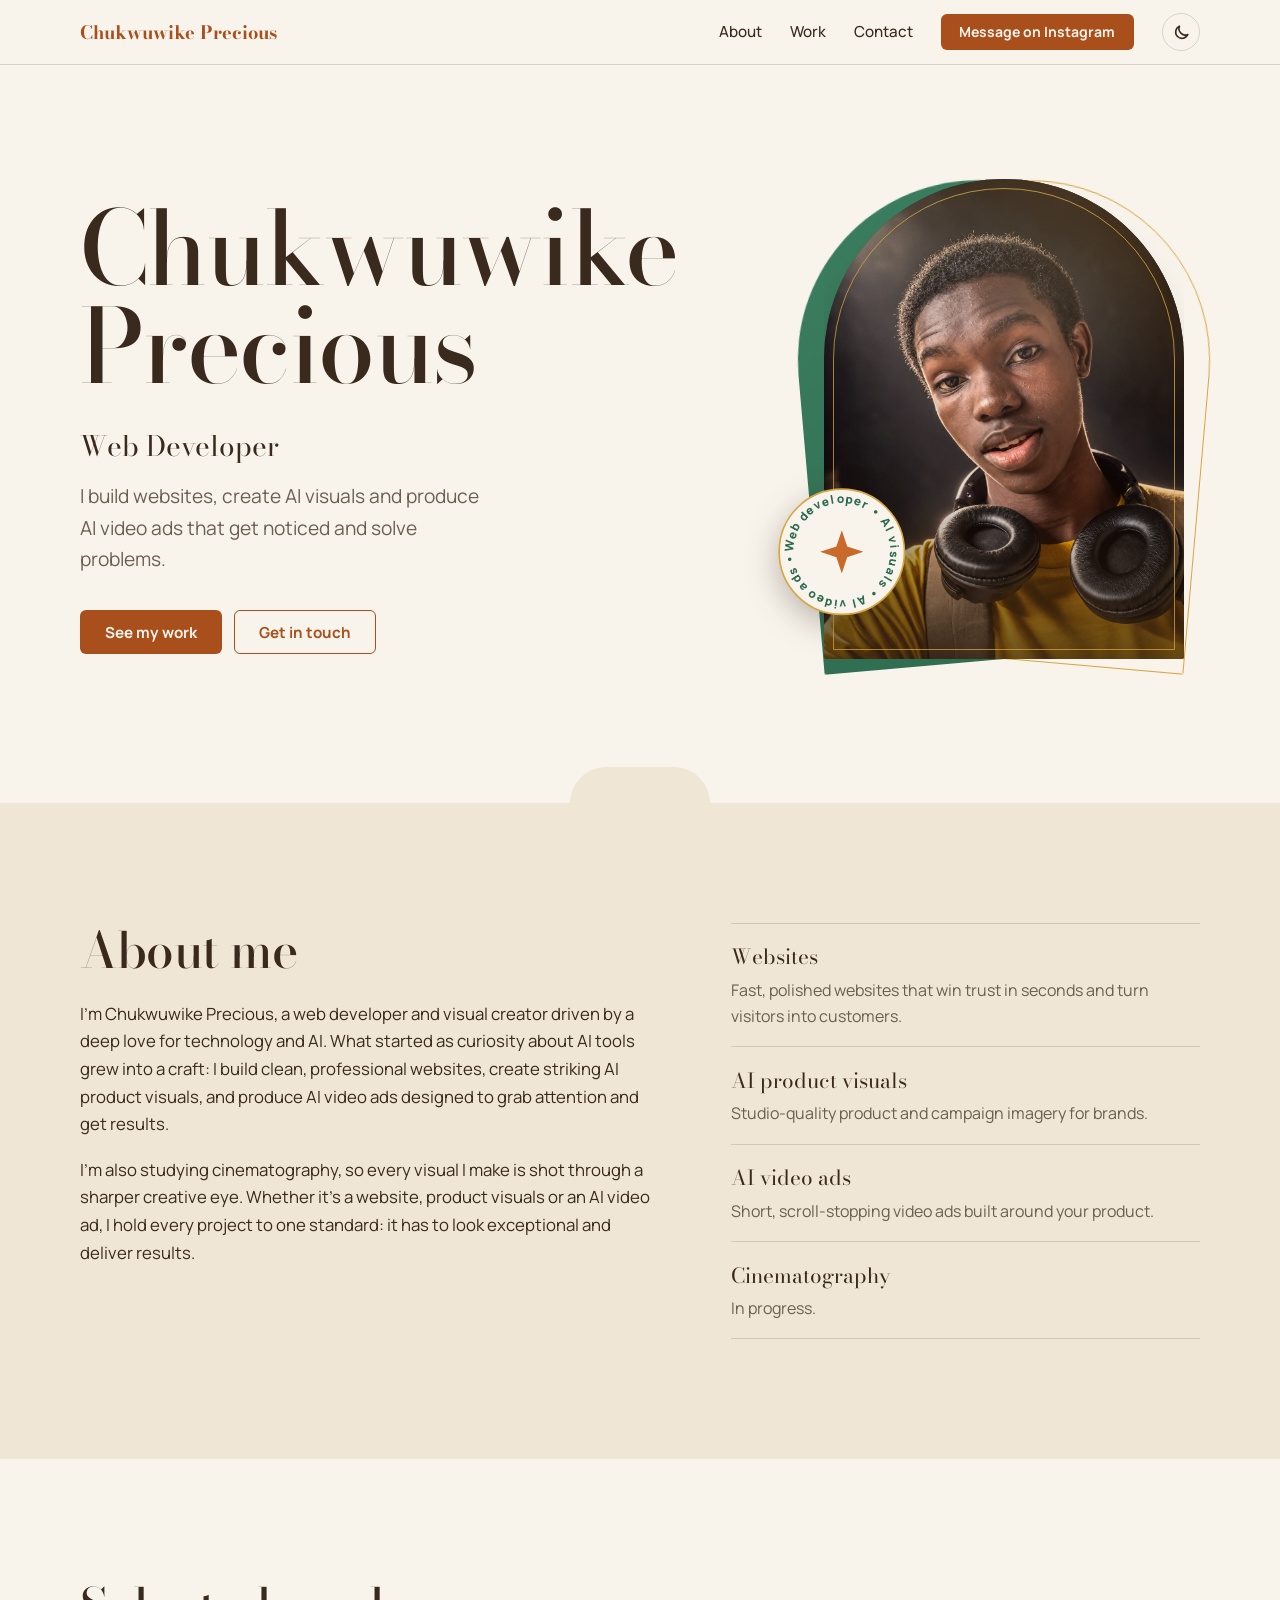
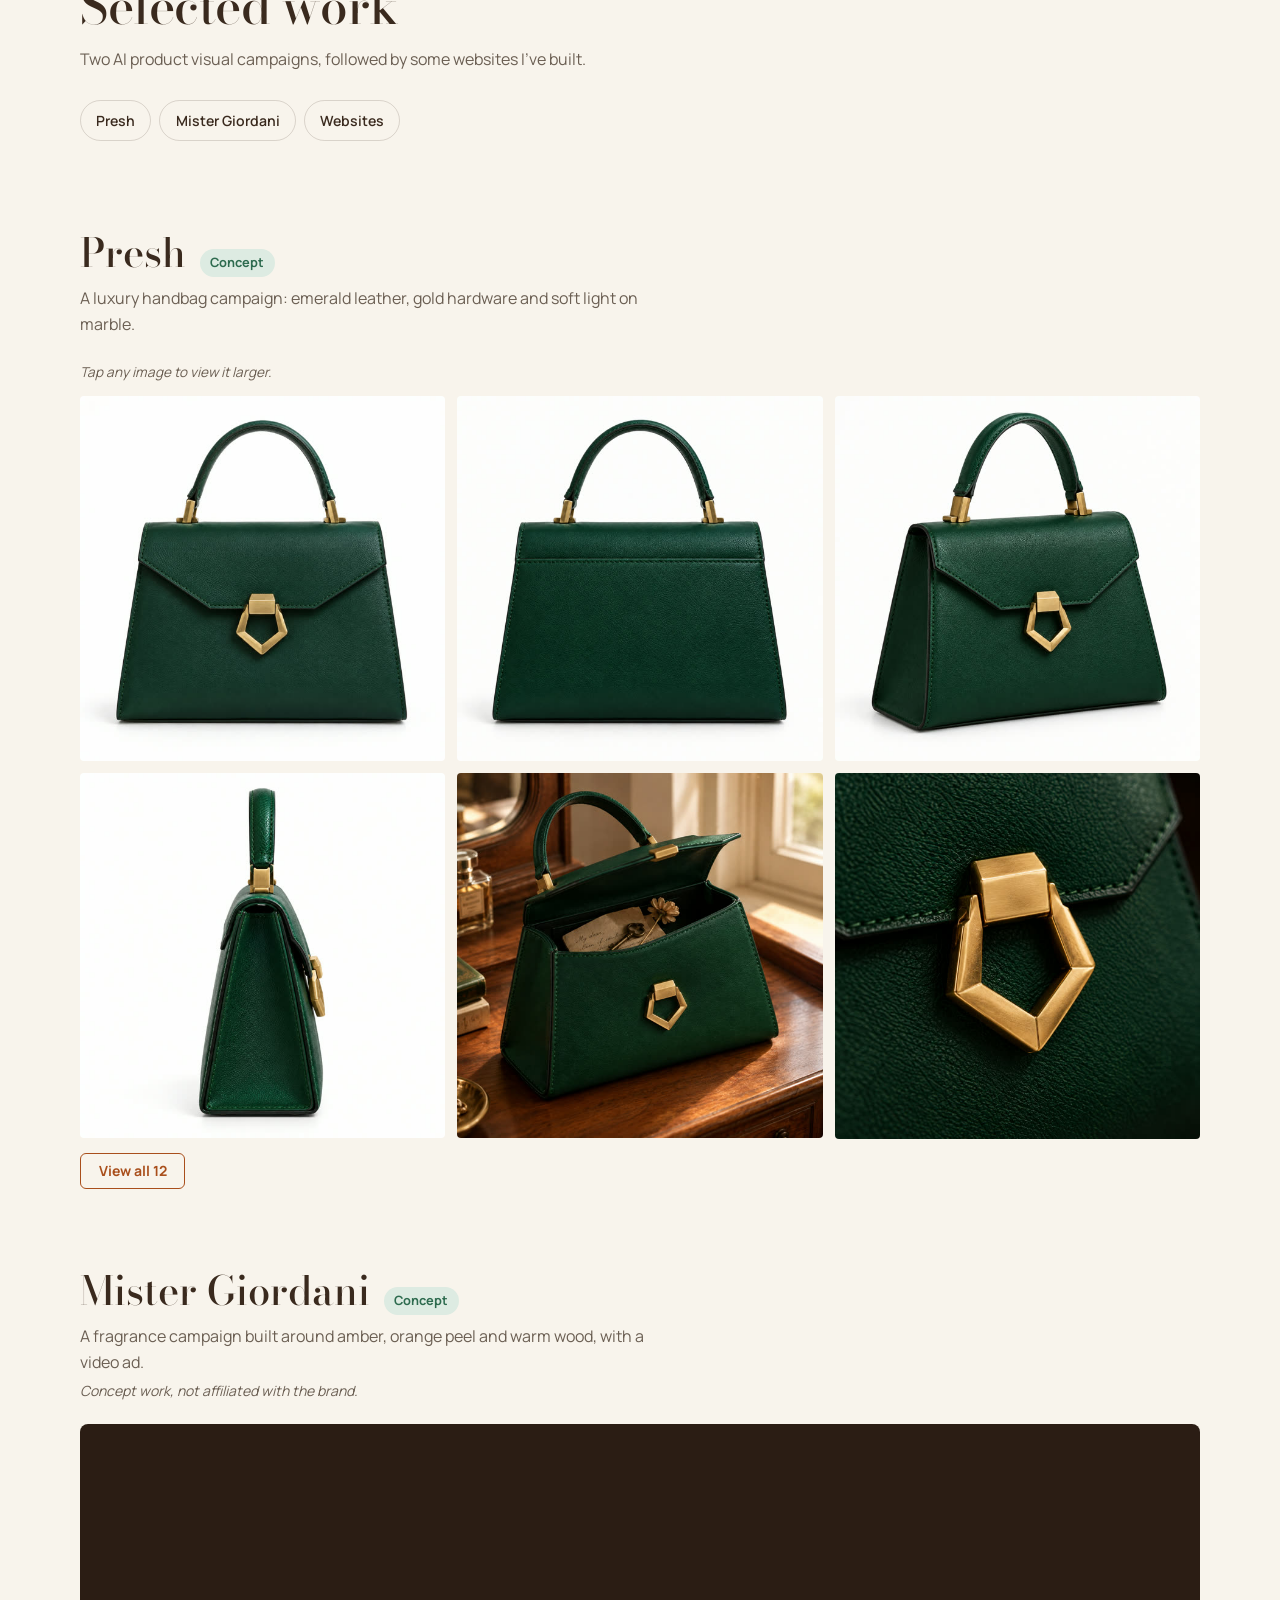
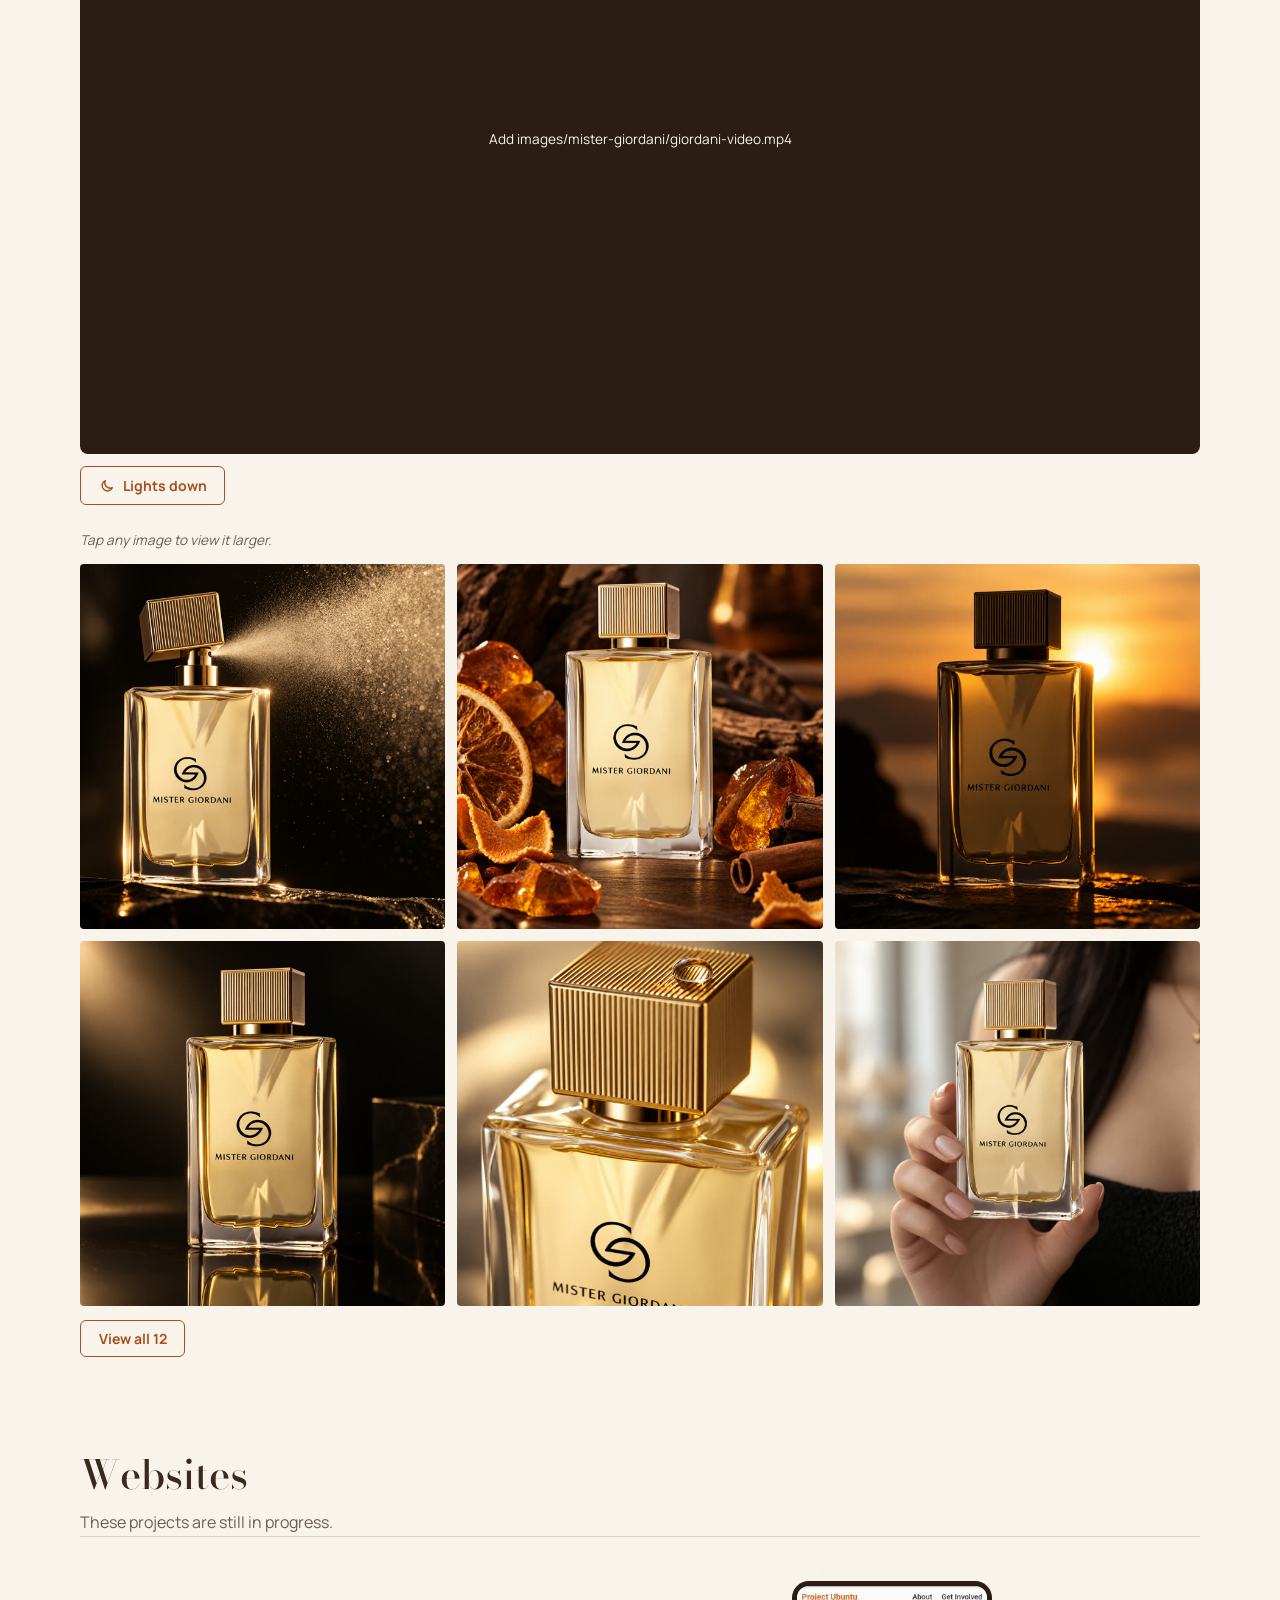
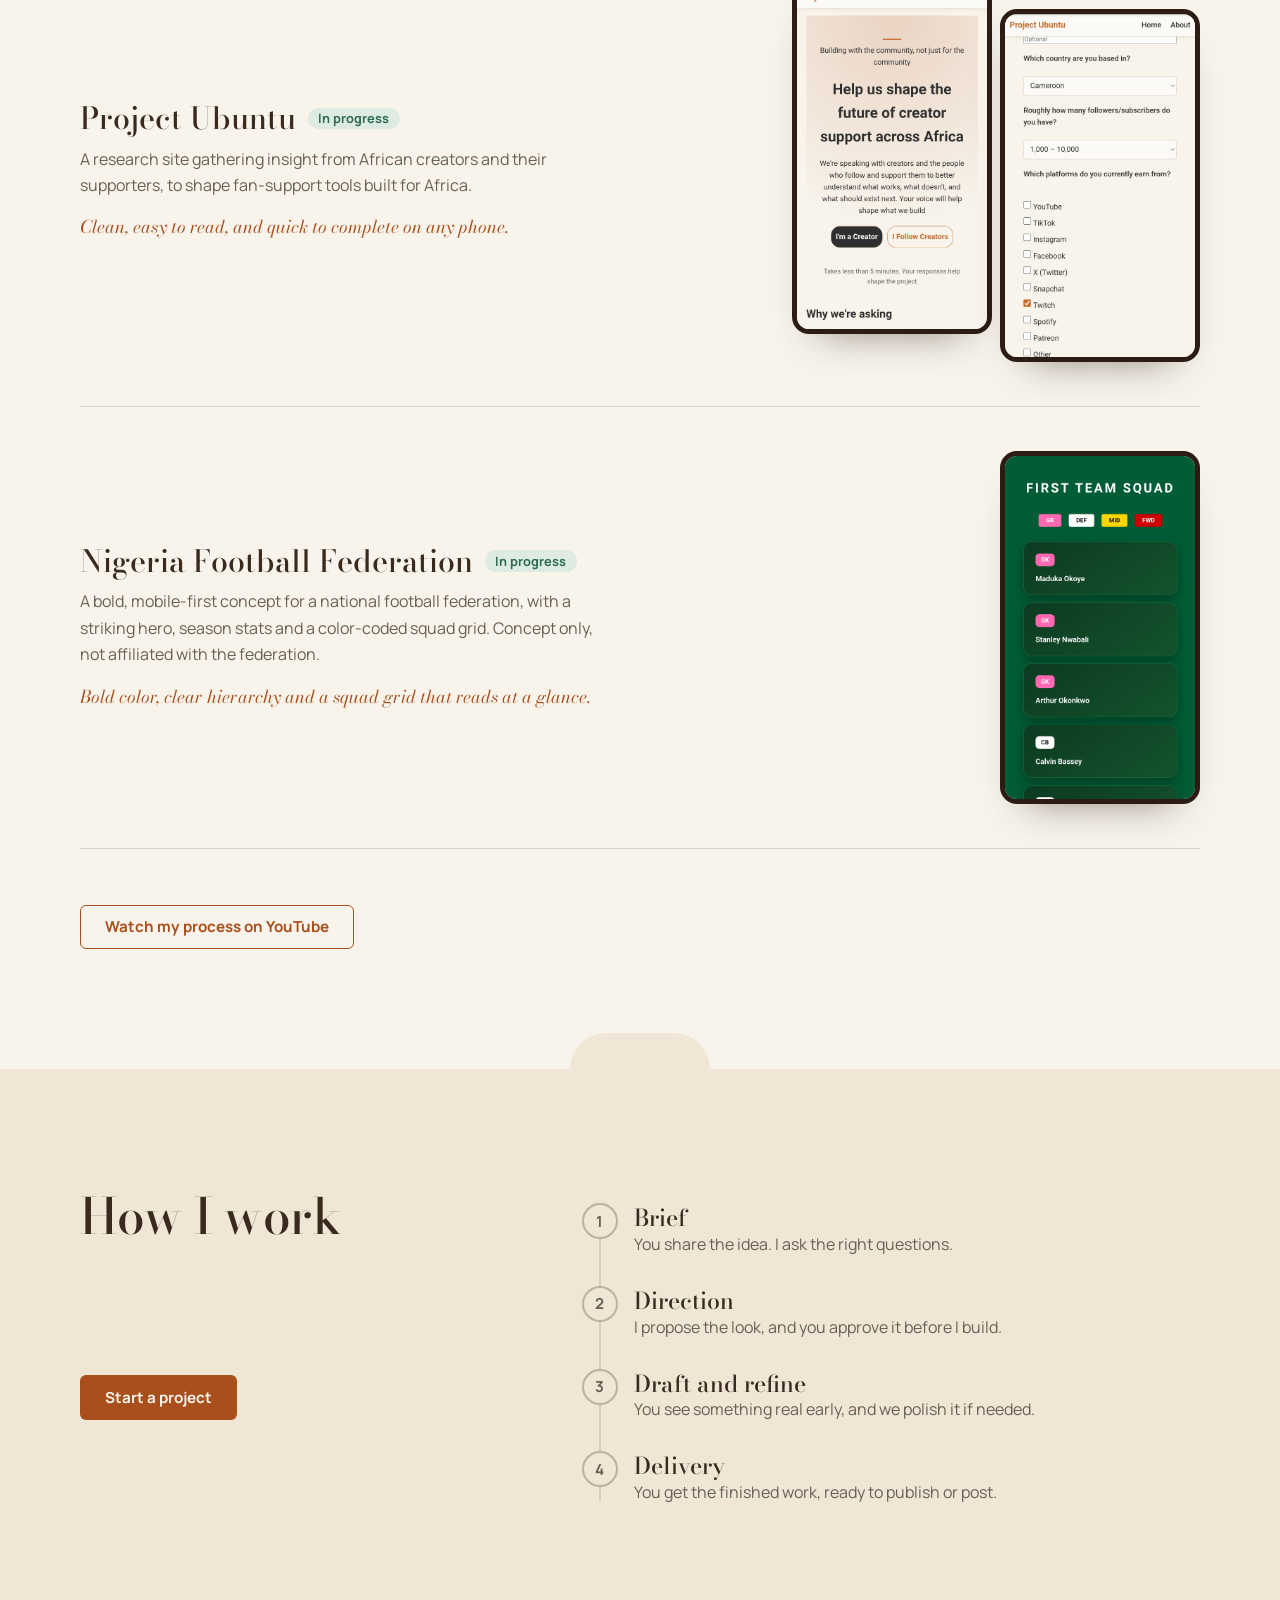
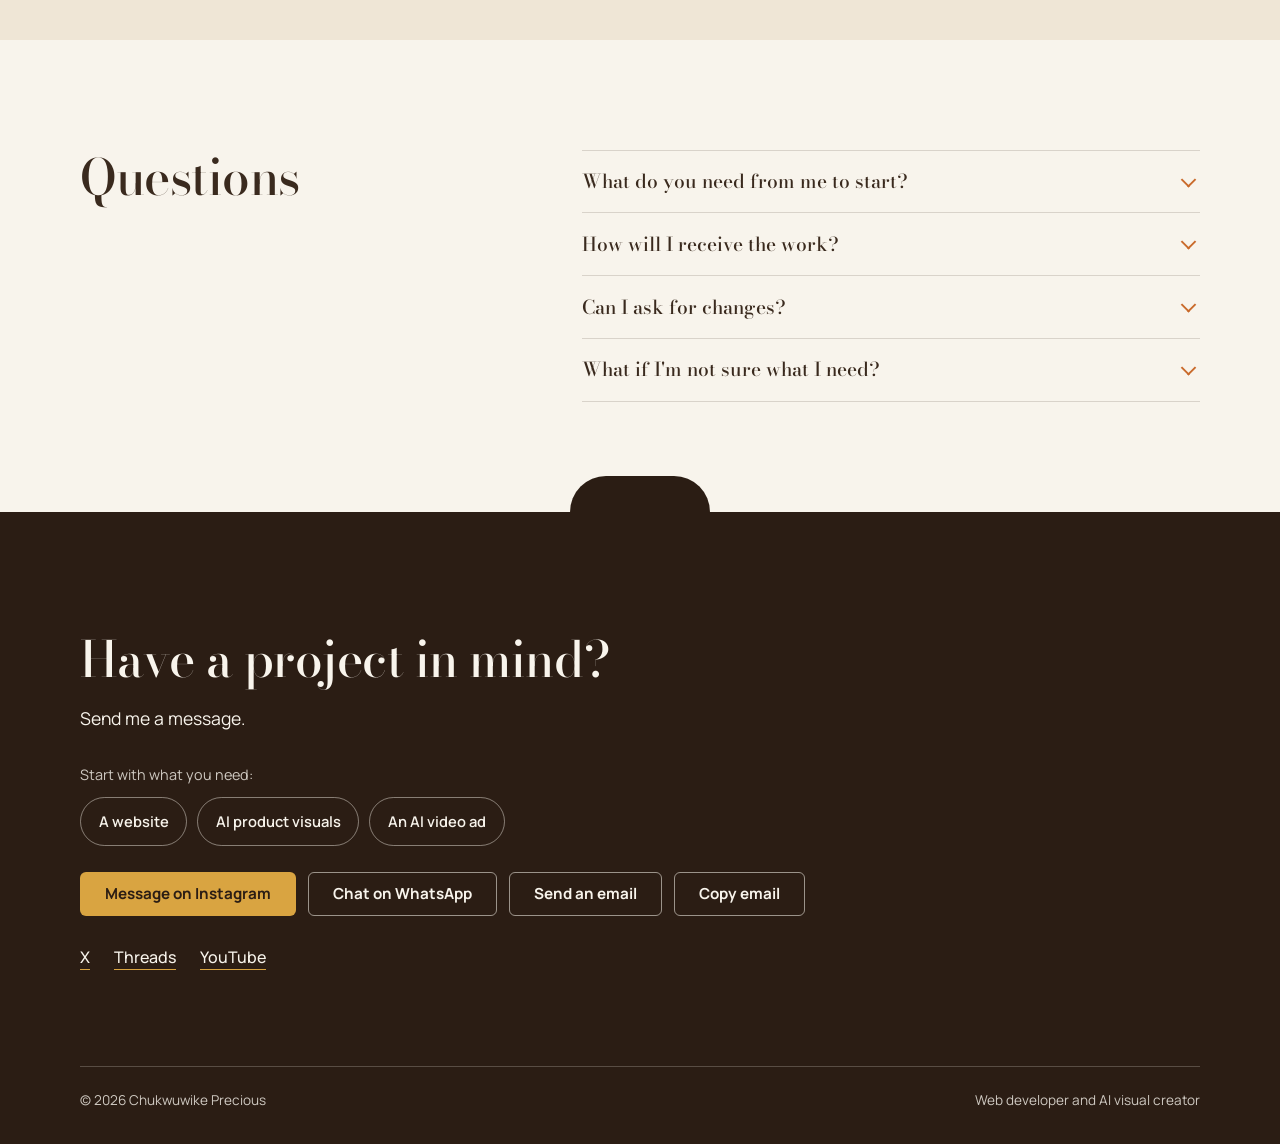
==== commit 7bdc2e9a: "Add visit stats" ====
--- a/index.html
+++ b/index.html
@@ -11,16 +11,16 @@
 <meta name="color-scheme" content="light dark">
 
 <!-- SHARE PREVIEW (WhatsApp, Instagram, X).
-     TODO after you publish: replace https://YOUR-SITE-URL with your real link, in the two lines marked below. -->
+     TODO after you publish: replace https://chukwuwikeprecious.github.io with your real link, in the two lines marked below. -->
 <meta property="og:title" content="Chukwuwike Precious | Web Developer">
 <meta property="og:description" content="Websites, AI product visuals and AI video ads that get noticed and solve problems.">
 <meta property="og:type" content="website">
-<meta property="og:url" content="https://YOUR-SITE-URL/"><!-- TODO -->
-<meta property="og:image" content="https://YOUR-SITE-URL/images/share.jpg"><!-- TODO -->
+<meta property="og:url" content="https://chukwuwikeprecious.github.io/"><!-- TODO -->
+<meta property="og:image" content="https://chukwuwikeprecious.github.io/images/share.jpg"><!-- TODO -->
 <meta name="twitter:card" content="summary_large_image">
 <meta name="twitter:title" content="Chukwuwike Precious | Web Developer">
 <meta name="twitter:description" content="Websites, AI product visuals and AI video ads that get noticed and solve problems.">
-<meta name="twitter:image" content="https://YOUR-SITE-URL/images/share.jpg"><!-- TODO -->
+<meta name="twitter:image" content="https://chukwuwikeprecious.github.io/images/share.jpg"><!-- TODO -->
 
 <link rel="manifest" href="manifest.webmanifest">
 <link rel="apple-touch-icon" href="images/icons/apple-touch-icon.png">
@@ -44,9 +44,6 @@
 }
 </script>
 
-<!-- OPTIONAL private visit stats: create a free site at Cloudflare Web Analytics, then paste its snippet here.
-<script defer src="https://static.cloudflareinsights.com/beacon.min.js" data-cf-beacon='{"token": "YOUR-TOKEN"}'></script>
--->
 
 <link rel="preconnect" href="https://fonts.googleapis.com">
 <link rel="preconnect" href="https://fonts.gstatic.com" crossorigin>
@@ -365,5 +362,6 @@
 </button>
 
 <script src="js/script.js"></script>
+<!-- Cloudflare Web Analytics --><script type='module' src='https://static.cloudflareinsights.com/beacon.min.js' data-cf-beacon='{"token": "3969ec6187644f87a699e2bb313d6a6f"}'></script><!-- End Cloudflare Web Analytics -->
 </body>
 </html>
